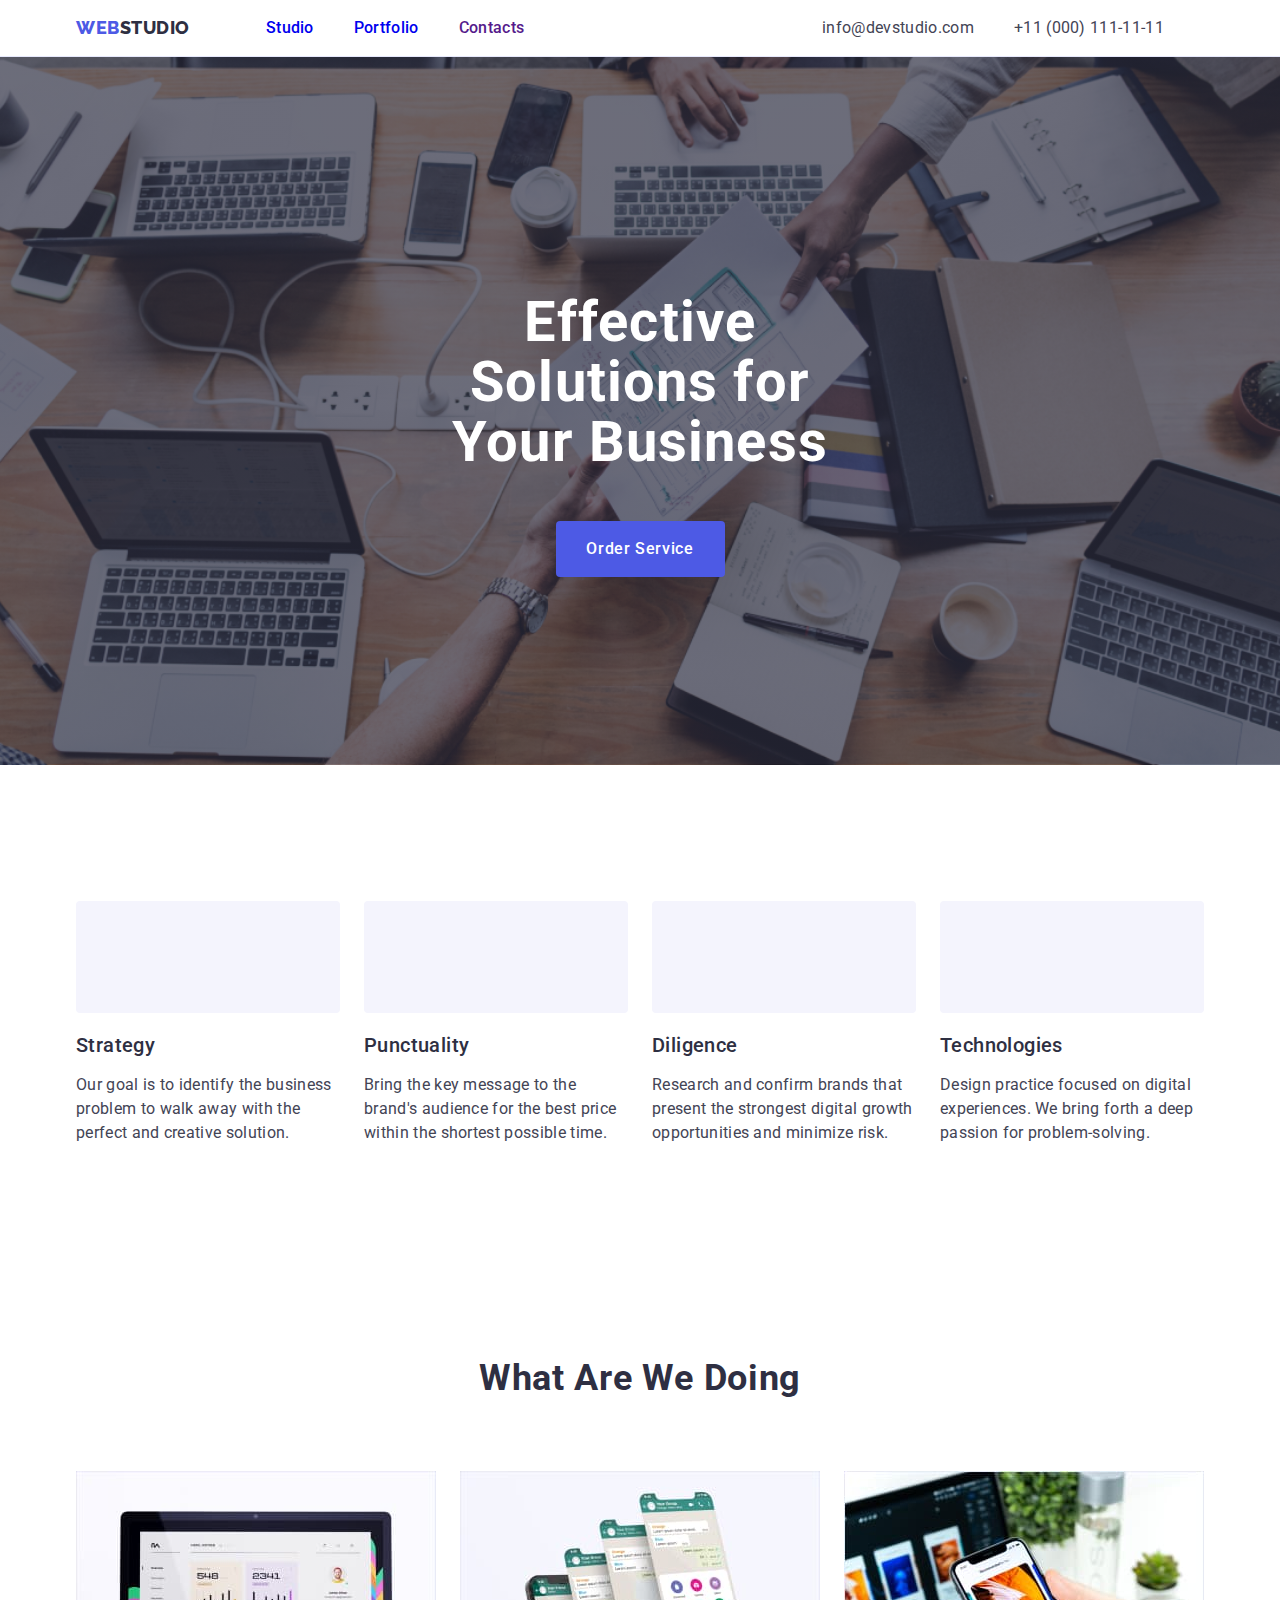
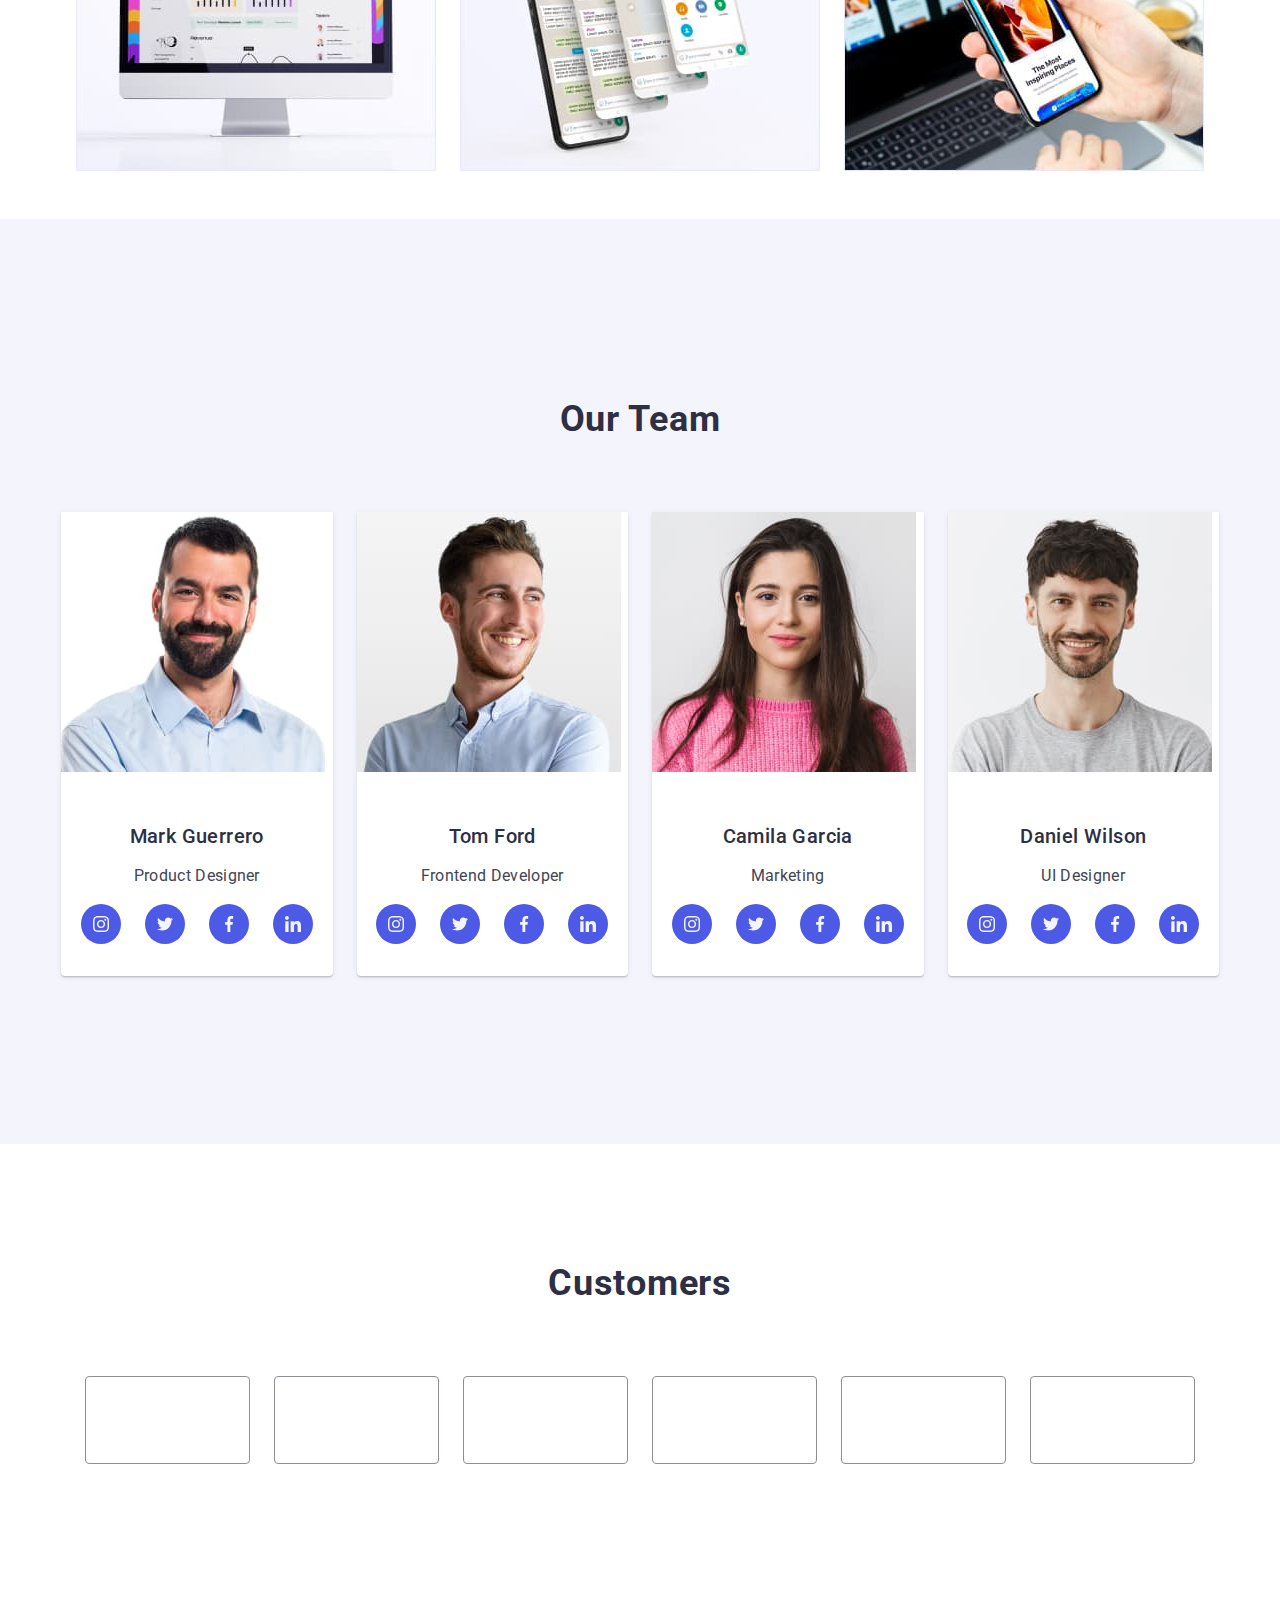
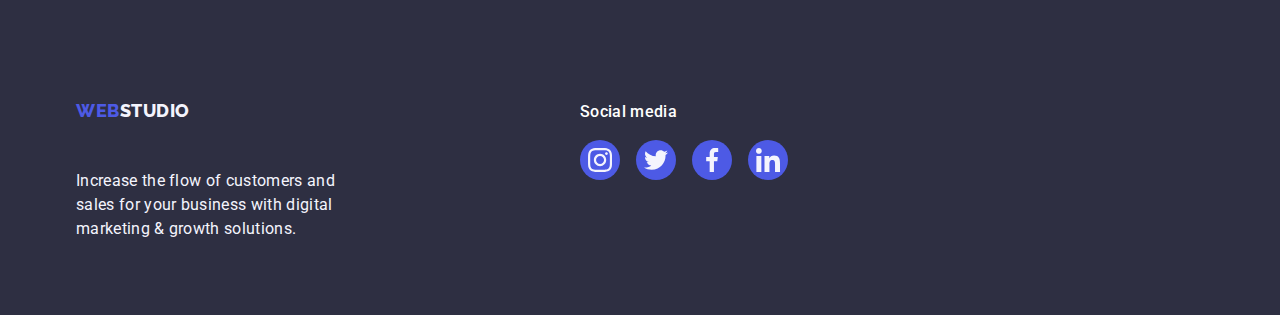
==== index.html @ 7b2ab578 "Add files via upload" ====
<!DOCTYPE html>
<html lang="en">

<head>
  <meta charset="UTF-8" />
  <meta http-equiv="X-UA-Compatible" content="IE=edge" />
  <meta name="viewport" content="width=device-width, initial-scale=1.0" />
  <title>Document</title>
  <link rel="stylesheet" href="./css/modern-normalize.min.css" />
  <link rel="stylesheet" href="./css/style.css" />
  <link rel="stylesheet" href="./portfolio.html" />
  <link rel="preconnect" href="https://fonts.googleapis.com" />
  <link rel="preconnect" href="https://fonts.gstatic.com" crossorigin />
  <link href="https://fonts.googleapis.com/css2?family=Raleway:wght@800&display=swap" rel="stylesheet" />
  <link rel="preconnect" href="https://fonts.googleapis.com" />
  <link rel="preconnect" href="https://fonts.gstatic.com" crossorigin />
  <link href="https://fonts.googleapis.com/css2?family=Roboto:wght@400;500;700;900&display=swap" rel="stylesheet" />
</head>

<body class="body">
  <!--HEADER-->

  <header class="header">
    <div class="header-container container">
      <nav class="navigation">
        <a class="logo link" href="./index.html">Web<span class="header-logo-two">Studio</span></a>

        <ul class="menu-nav list">
          <li>
            <a class="menu-nav-item link" href="./index.html">Studio</a>
          </li>
          <li>
            <a class="menu-nav-item link" href="./portfolio.html">Portfolio</a>
          </li>
          <li><a class="menu-nav-item link" href="">Contacts</a></li>
        </ul>
      </nav>
      <address class="address">
        <ul class="addresses-list list">
          <li>
            <a class="address-item link" href="mailto:info@devstudio.com">info@devstudio.com</a>
          </li>
          <li>
            <a class="address-item link" href="tel:+110001111111">+11 (000) 111-11-11</a>
          </li>
        </ul>
      </address>
    </div>
  </header>
  <main>
    <!--SECTION 1-->

    <section class="section-one">
      <div class="hero-container container">
        <h1 class="main-title">Effective Solutions for Your Business</h1>
        <button data-modal-open class="hero-button" type="button">Order Service</button>
      </div>
    </section>

    <!--SECTION 2-->

    <section class="section-two container">
      <div class="second-container container">
        <h2 hidden class="second-title">Values</h2>
        <ul class="values-list list">
          <li class="value-item">
            <div class="value-items-div">
              <svg class="value-item-svg" width="64" height="64">
                <use href="./images/icons.svg#icon-antenna-one"></use>
              </svg>
            </div>
            <h3 class="value-title">Strategy</h3>
            <p class="value-text">
              Our goal is to identify the business problem to walk away with
              the perfect and creative solution.
            </p>
          </li>
          <li class="value-item">
            <div class="value-items-div">
              <svg class="value-item-svg" width="64" height="64">
                <use href="./images/icons.svg#icon-clock-one"></use>
              </svg>
            </div>
            <h3 class="value-title">Punctuality</h3>
            <p class="value-text">
              Bring the key message to the brand's audience for the best price
              within the shortest possible time.
            </p>
          </li>
          <li class="value-item">
            <div class="value-items-div">
              <svg class="value-item-svg" width="64" height="64">
                <use href="./images/icons.svg#icon-diagram-one"></use>
              </svg>
            </div>
            <h3 class="value-title">Diligence</h3>
            <p class="value-text">
              Research and confirm brands that present the strongest digital
              growth opportunities and minimize risk.
            </p>
          </li>
          <li class="value-item">
            <div class="value-items-div">
              <svg class="value-item-svg" width="64" height="64">
                <use href="./images/icons.svg#icon-astronaut-one"></use>
              </svg>
            </div>
            <h3 class="value-title">Technologies</h3>
            <p class="value-text">
              Design practice focused on digital experiences. We bring forth a
              deep passion for problem-solving.
            </p>
          </li>
        </ul>
      </div>
    </section>

    <!--SECTION 3-->

    <section class="section-three">
      <div class="third-container container">
        <h2 class="third-title">What are we doing</h2>
        <ul class="works-list list">
          <li class="works-list-item">
            <img src="./images/mac.jpg" alt="mac" width="360" height="300" />
          </li>
          <li class="works-list-item">
            <img src="./images/phones.jpg" alt="phones" width="360" height="300" />
          </li>
          <li class="works-list-item">
            <img src="./images/phone.jpg" alt="phone2" width="360" height="300" />
          </li>
        </ul>
      </div>
    </section>

    <!--SECTION 4-->

    <section class="section-fourth">
      <div class="team-container-div container">
        <h2 class="team-title">Our Team</h2>
        <ul class="team-list list">
          <li class="team-item list">
            <img class="dudes" src="./images/dude1.jpg" alt="dude1" width="264" height="260" />
            <div class="team-div">
              <h3 class="h-item">Mark Guerrero</h3>
              <p class="p-item">Product Designer</p>
              <ul class="socials list">
                <li class="socials-item">
                  <a href="" class="social-link link" aria-label="Instagram icon">
                    <svg class="social-ikons" width="16" height="16">
                      <use href="./images/icons.svg#instagram"></use>
                    </svg>
                  </a>
                </li>

                <li class="socials-item">
                  <a href="" class="social-link link" aria-label="Twitter icon">
                    <svg class="social-ikons" width="16" height="16">
                      <use href="./images/icons.svg#twitter"></use>
                    </svg>
                  </a>
                </li>

                <li class="socials-item">
                  <a href="" class="social-link link" aria-label="Facebook icon">
                    <svg class="social-ikons" width="16" height="16">
                      <use href="./images/icons.svg#facebook"></use>
                    </svg>
                  </a>
                </li>

                <li class="socials-item">
                  <a href="" class="social-link link" aria-label="Linkedin icon">
                    <svg class="social-ikons" width="16" height="16">
                      <use href="./images/icons.svg#linkedin"></use>
                    </svg>
                  </a>
                </li>
              </ul>
            </div>
          </li>

          <li class="team-item list">
            <img class="dudes" src="./images/dude2.jpg" alt="dude2" width="264" height="260" />
            <div class="team-div">
              <h3 class="h-item">Tom Ford</h3>
              <p class="p-item">Frontend Developer</p>
              <ul class="socials list">
                <li class="socials-item">
                  <a href="" class="social-link link" aria-label="Instagram icon">
                    <svg class="social-ikons" width="16" height="16">
                      <use href="./images/icons.svg#instagram"></use>
                    </svg>
                  </a>
                </li>

                <li class="socials-item">
                  <a href="" class="social-link link" aria-label="Twitter icon">
                    <svg class="social-ikons" width="16" height="16">
                      <use href="./images/icons.svg#twitter"></use>
                    </svg>
                  </a>
                </li>

                <li class="socials-item">
                  <a href="" class="social-link link" aria-label="Facebook icon">
                    <svg class="social-ikons" width="16" height="16">
                      <use href="./images/icons.svg#facebook"></use>
                    </svg>
                  </a>
                </li>

                <li class="socials-item">
                  <a href="" class="social-link link" aria-label="Linkedin icon">
                    <svg class="social-ikons" width="16" height="16">
                      <use href="./images/icons.svg#linkedin"></use>
                    </svg>
                  </a>
                </li>
              </ul>
            </div>
          </li>
          <li class="team-item list">
            <img class="dudes" src="./images/dude3.jpg" alt="dude3" width="264" height="260" />
            <div class="team-div">
              <h3 class="h-item">Camila Garcia</h3>
              <p class="p-item">Marketing</p>
              <ul class="socials list">
                <li class="socials-item">
                  <a href="" class="social-link link" aria-label="Instagram icon">
                    <svg class="social-ikons" width="16" height="16">
                      <use href="./images/icons.svg#instagram"></use>
                    </svg>
                  </a>
                </li>

                <li class="socials-item">
                  <a href="" class="social-link link" aria-label="Twitter icon">
                    <svg class="social-ikons" width="16" height="16">
                      <use href="./images/icons.svg#twitter"></use>
                    </svg>
                  </a>
                </li>

                <li class="socials-item">
                  <a href="" class="social-link link" aria-label="Facebook icon">
                    <svg class="social-ikons" width="16" height="16">
                      <use href="./images/icons.svg#facebook"></use>
                    </svg>
                  </a>
                </li>

                <li class="socials-item">
                  <a href="" class="social-link link" aria-label="Linkedin icon">
                    <svg class="social-ikons" width="16" height="16">
                      <use href="./images/icons.svg#linkedin"></use>
                    </svg>
                  </a>
                </li>
              </ul>
            </div>
          </li>
          <li class="team-item list">
            <img class="dudes" src="./images/dude4.jpg" alt="dude4" width="264" height="260" />
            <div class="team-div">
              <h3 class="h-item">Daniel Wilson</h3>
              <p class="p-item">UI Designer</p>
              <ul class="socials list">
                <li class="socials-item">
                  <a href="" class="social-link link" aria-label="Instagram icon">
                    <svg class="social-ikons" width="16" height="16">
                      <use href="./images/icons.svg#instagram"></use>
                    </svg>
                  </a>
                </li>

                <li class="socials-item">
                  <a href="" class="social-link link" aria-label="Twitter icon">
                    <svg class="social-ikons" width="16" height="16">
                      <use href="./images/icons.svg#twitter"></use>
                    </svg>
                  </a>
                </li>

                <li class="socials-item">
                  <a href="" class="social-link link" aria-label="Facebook icon">
                    <svg class="social-ikons" width="16" height="16">
                      <use href="./images/icons.svg#facebook"></use>
                    </svg>
                  </a>
                </li>

                <li class="socials-item">
                  <a href="" class="social-link link" aria-label="Linkedin icon">
                    <svg class="social-ikons" width="16" height="16">
                      <use href="./images/icons.svg#linkedin"></use>
                    </svg>
                  </a>
                </li>
              </ul>
            </div>
          </li>
        </ul>
      </div>
    </section>

<!--SECTION 5-->

    <section class="section-five">
      <div class="cus-container container">
        <h2 class="customers-title">Customers</h2>
        <ul class="customers-list list">
          <li class="customers-item">
            <a href="" class="customers-link link" aria-label="Company icon">
              <svg class="customers-icon" width="104" height="56">
                <use href="./images/icons.svg#customers-one"></use>
              </svg>
            </a>
          </li>

          <li class="customers-item">
            <a href="" class="customers-link link" aria-label="Companyy icon">
              <svg class="customers-icon" width="104" height="56">
                <use href="./images/icons.svg#customers-two"></use>
              </svg>
            </a>
          </li>

          <li class="customers-item">
            <a href="" class="customers-link link" aria-label="Companyyy icon">
              <svg class="customers-icon" width="104" height="56">
                <use href="./images/icons.svg#customers-three"></use>
              </svg>
            </a>
          </li>

          <li class="customers-item">
            <a href="" class="customers-link link" aria-label="Companyyyy icon">
              <svg class="customers-icon" width="104" height="56">
                <use href="./images/icons.svg#customers-four"></use>
              </svg>
            </a>
          </li>

          <li class="customers-item">
            <a href="" class="customers-link link" aria-label="Companyyyyy icon">
              <svg class="customers-icon" width="104" height="56">
                <use href="./images/icons.svg#customers-five"></use>
              </svg>
            </a>
          </li>

          <li class="customers-item">
            <a href="" class="customers-link link" aria-label="Companyyyyyy icon">
              <svg class="customers-icon" width="104" height="56">
                <use href="./images/icons.svg#customers-six"></use>
              </svg>
            </a>
          </li>
        </ul>
      </div>
    </section>
  </main>

  <!--FOOTER-->

  
  <footer class="footer">
    <div class="footer-container container">
      <div class="footer-index-social">
        <a class="footer-logo link" href="./index.html">Web<span class="footer-logo-two">Studio</span></a>
        <p class="logo-footer-text">
          Increase the flow of customers and sales for your business with
          digital marketing & growth solutions.
        </p>
      </div>

      <div class="footer-container-social-two">
        <p class="social-title">Social media</p>
        <ul class="footer-social-media list">
          <li class="footer-social-media-item">
            <a class="footer-social-media-link link" href="https://www.instagram.com/">
              <svg class="social-ikons" width="24" height="24">
                <use href="./images/icons.svg#instagram"></use>
              </svg>
            </a>
          </li>

          <li class="footer-social-media-item">
            <a class="footer-social-media-link link" href="">
              <svg class="social-ikons" width="24" height="24">
                <use href="./images/icons.svg#twitter"></use>
              </svg>
            </a>
          </li>

          <li class="footer-social-media-item">
            <a class="footer-social-media-link link" href="">
              <svg class="social-ikons" width="24" height="24">
                <use href="./images/icons.svg#facebook"></use>
              </svg>
            </a>
          </li>

          <li class="footer-social-media-item">
            <a class="footer-social-media-link link" href="">
              <svg class="social-ikons" width="24" height="24">
                <use href="./images/icons.svg#linkedin"></use>
              </svg>
            </a>
          </li>
        </ul>
      </div>
    </div>
  </footer>

  <script src="./js/modal.js"></script>
</body>

</html>
---- css/style.css ----
:root {
    --color-iris: #4d5ae5;
    --color-ocean: #404bbf;
    --color-navy-blue: #2e2f42;
    --color-green: #31d0aa;
    --color-slate: #434455;
    --color-light-slate: #8e8f99;
    --color-cornflower: #e7e9fc;
    --color-cloud: #f4f4fd;
    --color-white: #ffffff;
    --color-dairy: #fcfcfc;
  }
  
  .body {
    font-family: "Roboto", sans-serif;
    color: #434455;
    background-color: #ffffff;
  }
  
  /*INDEX*/
  
  /*HEADER*/
  
  img {
    display: block;
  }
  
  .header {
    border-bottom: 1px solid #e7e9fc;
    box-shadow: 0px 2px 1px rgba(46, 47, 66, 0.08),
      0px 1px 1px rgba(46, 47, 66, 0.16), 0px 1px 6px rgba(46, 47, 66, 0.08);
  }
  
  .header-container {
    display: flex;
    justify-content: space-between;
  }
  
  .container {
    width: 1158px;
    margin: 0 auto;
    padding-left: 15px;
    padding-right: 15px;
  }
  
  .navigation {
    display: flex;
    align-items: center;
  }
  
  ul {
    padding-left: 0;
  }
  
  .logo {
    font-family: "Raleway";
    font-style: normal;
    font-weight: 800;
    font-size: 18px;
    line-height: 21px;
    display: flex;
    align-items: center;
    letter-spacing: 0.03em;
    text-transform: uppercase;
    color: #4d5ae5;
    margin-right: 76px;
  }
  
  .link {
    text-decoration: none;
    text-decoration: none;
  }
  
  .header-logo-two {
    font-family: "Raleway", sans-serif;
    font-style: normal;
    font-weight: 800;
    font-size: 18px;
    line-height: 21px;
    display: flex;
    letter-spacing: 0.03em;
    text-transform: uppercase;
    color: #2e2f42;
    line-height: 1.17;
  }
  
  .list {
    list-style: none;
  }
  
  .menu-nav {
    font-weight: 500;
    font-size: 16px;
    line-height: 1.5;
    letter-spacing: 0.02em;
    color: #2e2f42;
    display: flex;
    gap: 40px;
  }
  
  .menu-nav-item {
    padding: 24px 0;
  }
  
  .addresses-list {
    display: block;
    padding-right: 40px;
    max-width: 310;
    gap: 40px;
  }
  
  .menu-nav:hover {
    color: #404bbf;
  }
  
  .menu-nav:focus {
    color: #404bbf;
  }
  
  .address {
    font-style: normal;
  }
  
  .address-item {
    font-family: "Roboto";
    font-style: normal;
    font-weight: 400;
    font-size: 16px;
    line-height: 24px;
    letter-spacing: 0.02em;
    color: #434455;
  }
  
  .address-item:hover {
    color: #404bbf;
  }
  
  .address-item:focus {
    color: #404bbf;
  }
  
  /*SECTION 1*/
  
  .section-one {
    margin-left: auto;
    margin-right: auto;
    max-width: 1440px;
    padding: 188px 0;
    background: #2e2f42;
    background: linear-gradient(rgba(46, 47, 66, 0.7), rgba(46, 47, 66, 0.7)),
      url(../images/people-office.jpg);
    background-repeat: no-repeat;
    background-size: cover;
    background-position: center;
  }
  
  .main-title {
    line-height: 1.07;
    text-align: center;
    letter-spacing: 0.02em;
    color: #ffffff;
    font-size: 56px;
    max-width: 496px;
    display: block;
    margin: 0 auto;
    padding: 48px;
  }
  
  .hero-button {
    background-color: #4d5ae5;
    font-family: "Roboto", sans-serif;
    font-weight: 500;
    font-size: 16px;
    line-height: 1.5;
    letter-spacing: 0.04em;
    color: #ffffff;
    cursor: pointer;
    display: block;
    margin: 0 auto;
    min-width: 169px;
    height: 56px;
    border: none;
    border-radius: 4px;
  }
  
  .hero-button:hover {
    background-color: #404bbf;
  }
  
  .hero-button:focus {
    background-color: #404bbf;
  }
  
  /*SECTION 2*/
  
  .value-items-div {
    display: flex;
    align-items: center;
    justify-content: center;
    height: 112px;
    width: 264px;
    margin-bottom: 8px;
    background: #F4F4FD;
    border-radius: 4px;
  }
  
  .second-title {
    font-weight: 500;
    font-size: 20px;
    line-height: 1.2;
    letter-spacing: 0.02em;
    color: #2e2f42;
    margin-bottom: 8px;
  }
  
  .second-container {
    display: flex;
  }
  
  .section-two {
    padding: 120px 0;
  }
  
  .values-list {
    display: flex;
    gap: 24px;
  }
  
  .value-item {
    flex-basis: calc((100% - 72px) / 4);
  }
  
  .value-title {
    font-weight: 500;
    font-size: 20px;
    line-height: 1.2;
    letter-spacing: 0.02em;
    color: #2e2f42;
    margin-bottom: 8px;
  }
  
  .value-text {
    font-size: 16px;
    line-height: 1.5;
    letter-spacing: 0.02em;
    color: #434455;
  }
  
  /*SECTION 3*/
  
  .section-three {
    padding-bottom: 120px;
    padding: 32px 0;
  }
  
  .third-title {
    font-size: 36px;
    line-height: 1.11;
    text-align: center;
    letter-spacing: 0.02em;
    text-transform: capitalize;
    color: #2e2f42;
    margin-bottom: 72px;
  }
  
  .works-list {
    display: flex;
    gap: 24px;
  }
  
  .works-list-item {
    flex-basis: calc((100% - 48px) / 3);
  }
  
  /*SECTION 4*/
  
  .section-fourth {
    background-color: #f4f4fd;
    padding: 120px 0;
  }
  
  .team-title {
    font-size: 36px;
    line-height: 1.11;
    text-align: center;
    letter-spacing: 0.02em;
    text-transform: capitalize;
    color: #2e2f42;
    margin-bottom: 72px;
  }
  
  .team-list {
    display: flex;
    gap: 24px;
  }
  
  .team-div {
    padding: 32px 0;
  }
  
  
  .team-container-div {
    padding: 32px 0;
  }
  
  .team-item {
    background-color: #ffffff;
    flex-basis: calc((100% - 72px) / 4);
    background: #ffffff;
    border-radius: 0px 0px 4px 4px;
    box-shadow: 0px 1px 6px rgba(46, 47, 66, 0.08),
      0px 1px 1px rgba(46, 47, 66, 0.16), 0px 2px 1px rgba(46, 47, 66, 0.08);
    border-radius: 0px 0px 4px 4px;
  }
  
  .team-div {
    padding-top: 32px;
    padding-bottom: 32px;
  }
  
  .h-item {
    font-weight: 500;
    font-size: 20px;
    line-height: 1.2;
    letter-spacing: 0.02em;
    color: #2e2f42;
    text-align: center;
    margin-bottom: 8px;
  }
  
  .p-item {
    font-size: 16px;
    line-height: 1.5;
    letter-spacing: 0.02em;
    color: #434455;
    text-align: center;
  }
  
  .dudes {
    display: block;
  }
  
  /*FOOTER*/
  
  .footer-container {
    display: flex;
    align-items: baseline;
  }
  
  .footer {
    background-color: #2e2f42;
    padding: 100px 0;
    max-height: 315px;
  }
  
  
  .footer-index-social{
    flex-direction: column;
    display: flex;
    margin-right: 120px;
  
  }
  
  .footer-logo {
    font-family: "Raleway";
    font-style: normal;
    font-weight: 800;
    font-size: 18px;
    line-height: 21px;
    display: flex;
    align-items: center;
    letter-spacing: 0.03em;
    text-transform: uppercase;
    color: #4d5ae5;
    display: inline-block;
    margin-right: 76px;
    margin-bottom: 16px;
  }
  
  .footer-logo-two {
    font-family: "Raleway";
    font-style: normal;
    font-weight: 800;
    font-size: 18px;
    line-height: 21px;
    display: flex;
    align-items: center;
    letter-spacing: 0.03em;
    text-transform: uppercase;
    color: #f4f4fd;
    display: inline-block;
    margin-bottom: 16px;
  }
  
  .logo-footer-text {
    font-family: "Roboto";
    font-style: normal;
    font-weight: 400;
    font-size: 16px;
    line-height: 24px;
    letter-spacing: 0.02em;
    color: #f4f4fd;
    max-width: 264px;
  }
  
  /*SECTION 5 */
  
  .five-div {
    width: 1128px;
  }
  
  /*   PORTFOLIO   */
  
  .portfolio-header {
    border-bottom: 1px solid #e7e9fc;
  }
  
  .portfolio-header-container {
    justify-content: space-between;
    display: flex;
  }
  
  .portfolio-nav {
    display: flex;
    align-items: center;
  }
  
  .portfolio-menu-nav {
    font-weight: 500;
    font-size: 16px;
    line-height: 1.5;
    letter-spacing: 0.02em;
    color: #2e2f42;
    display: flex;
    gap: 40px;
  }
  
  .portfolio-menu-nav-item {
    padding: 24px 0;
  }
  
  .addresses-list {
    display: flex;
    gap: 40px;
  }
  
  .portfolio-menu-nav:hover {
    color: #404bbf;
  }
  
  .portfolio-menu-nav:focus {
    color: #404bbf;
  }
  
  .portfolio-buttons {
    font-family: "Roboto", sans-serif;
    font-weight: 500;
    font-size: 16px;
    line-height: 1.5;
    letter-spacing: 0.04em;
    color: #4d5ae5;
    background-color: #f4f4fd;
    cursor: pointer;
    border: 1px solid #e7e9fc;
    border-radius: 4px;
    padding: 12px 24px;
    border: 1px solid #e7e9fc;
    border-radius: 4px;
  }
  
  .portfolio-buttons:hover {
    color: #ffffff;
    background-color: #404bbf;
    border: 1px solid transparent;
    box-shadow: 0px 3px 1px rgba(0, 0, 0, 0.1), 0px 2px 1px rgba(0, 0, 0, 0.08),
      0px 2px 2px rgba(0, 0, 0, 0.12);
  }
  
  .portfolio-buttons:focus {
    color: #ffffff;
    background-color: #404bbf;
    border: 1px solid transparent;
    box-shadow: 0px 3px 1px rgba(0, 0, 0, 0.1), 0px 2px 1px rgba(0, 0, 0, 0.08),
      0px 2px 2px rgba(0, 0, 0, 0.12);
  }
  
  .div-portfolio {
    border: #2e2f42;
    border-top: none;
  }
  
  .portfolio-section {
    padding: 96px 0 120px;
  }
  
  .buttons-list {
    display: flex;
    justify-content: center;
    gap: 24px;
    margin-bottom: 72px;
  }
  
  .apps-item {
    display: flex;
    background: #ffffff;
    flex-wrap: wrap;
    column-gap: 24px;
    row-gap: 48px;
  }
  
  .apps-item-link {
    display: block;
  }
  
  
  .apps-item-link:hover {
    border: 1px solid #f4f4fd;
    box-shadow: 0px 1px 6px rgba(46, 47, 66, 0.08),
      0px 1px 1px rgba(46, 47, 66, 0.16), 0px 2px 1px rgba(46, 47, 66, 0.08);
  }
  
  .apps-item-link {
    border: 1px solid #f4f4fd;
    box-shadow: 0px 1px 6px rgba(46, 47, 66, 0.08),
      0px 1px 1px rgba(46, 47, 66, 0.16), 0px 2px 1px rgba(46, 47, 66, 0.08);
  }
  
  .apps-list-item {
    width: calc((100% - 48px) / 3);
  }
  
  .app-div {
    padding: 32px 16px;
    border: 1px solid #e7e9fc;
    border-top: none;
    margin-bottom: 8px;
  }
  
  .socials {
    display: flex;
    flex-direction: row;
    justify-content: center;
    align-items: center;
    padding: 0px;
    gap: 24px;
  }
  
  .socials-item {
    width: 40px;
    height: 40px;
  }
  
  .social-link {
    width: 100%;
    height: 100%;
    background-color: #4d5ae5;
    border-radius: 50%;
    display: flex;
    align-items: center;
    justify-content: center;
  }
  
  .social-link:hover {
    background-color: #404bbf;
  }
  
  
  .social-link:focus {
    background-color: #404bbf;
  }
  
  
  
  .media-title {
    font-family: "Roboto";
    font-style: normal;
    font-weight: 500;
    font-size: 16px;
    line-height: 24px;
    letter-spacing: 0.02em;
    color: #ffffff;
    display: inline-block;
  }
  
  .social-icons {
    fill: #f4f4fd;
  }
   
  /*CUSTOMERS*/
  
  .customers-title {
    margin-top: 0px;
    margin-bottom: 72px;
    font-family: "Roboto";
    font-style: normal;
    font-weight: 700;
    font-size: 36px;
    line-height: 40px;
    text-align: center;
    letter-spacing: 0.02em;
    text-transform: capitalize;
    color: #2e2f42;
    line-height: 1.1;
  }
  
  
  .customers-icon{
    fill: currentColor;
  }
  
  .section-five {
    padding-top: 120px;
    padding-bottom: 120px;
  }
  
  .cus-container {
    width: 1140px;
  }
  
  
  .customers-list {
    display: flex;
    flex-direction: row;
    align-items: flex-start;
    gap: 24px;
  }
  
  .customers-item {
    width: calc((100% - 120px) / 6);
    height: 88px;
  
  }
  
  .customers-link {
    display: flex;
    align-items: center;
    justify-content: center;
    border: 1px solid #8e8f99;
    border-radius: 4px;
    box-sizing: border-box;
    width: 100%;
    height: 100%;
    color: #8e8f99;;
  }
  
  .customers-link:hover{
    border-color: #404bbf;
    color: #404bbf;
  }
  
  .customers-link:focus{
    border-color: #404bbf;
    color: #404bbf;
  }
    
  .social-title {
    margin-top: 0px;
    margin-bottom: 16px;
    font-family: "Roboto";
    font-style: normal;
    font-weight: 500;
    font-size: 16px;
    line-height: 24px;
    letter-spacing: 0.02em;
    color: hsl(0, 0%, 100%);
  }
  
  .footer-index-social {
    display: flex;
    align-items: baseline;
  }
  
  .footer-social-media {
    display: flex;
    flex-direction: row;
    justify-content: center;
    align-items: center;
    padding: 0px;
    gap: 16px;
  }
  
  .footer-social-media-link {
    width: 100%;
    height: 100%;
    background-color: #4d5ae5;
    border-radius: 50%;
    display: flex;
    align-items: center;
    justify-content: center;
  }
  
  .footer-social-media-link:hover {
    background-color: #31d0aa;
  }
  
  .footer-social-media-link:focus {
    background-color: #31d0aa;
  }
  
  .social-ikons {
    fill: #f4f4fd;
  }
  
  .footer-container-social-two {
    margin-left: 120px;
    gap: 16px;
  }
  
  .footer-container {
    display: flex;
  }

  
  .footer-social-media-item {
    width: 40px;
    height: 40px;
  }
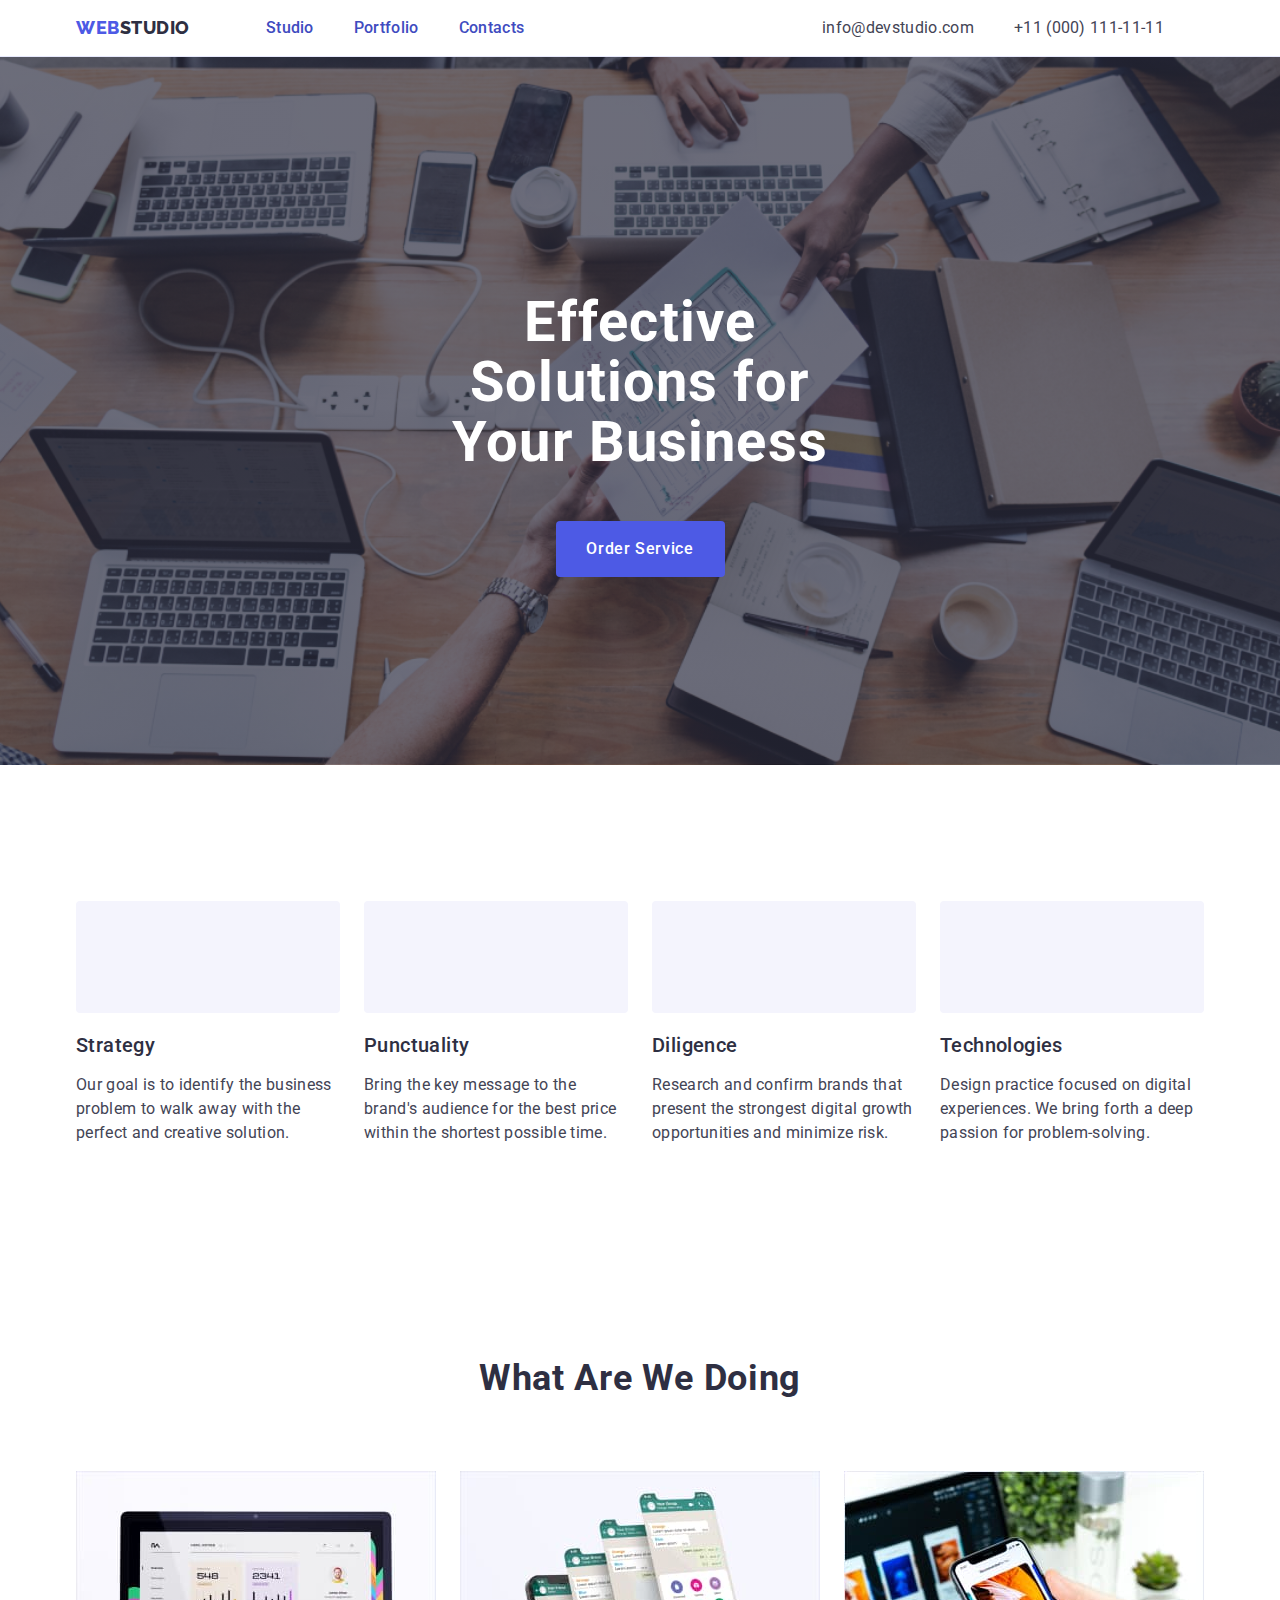
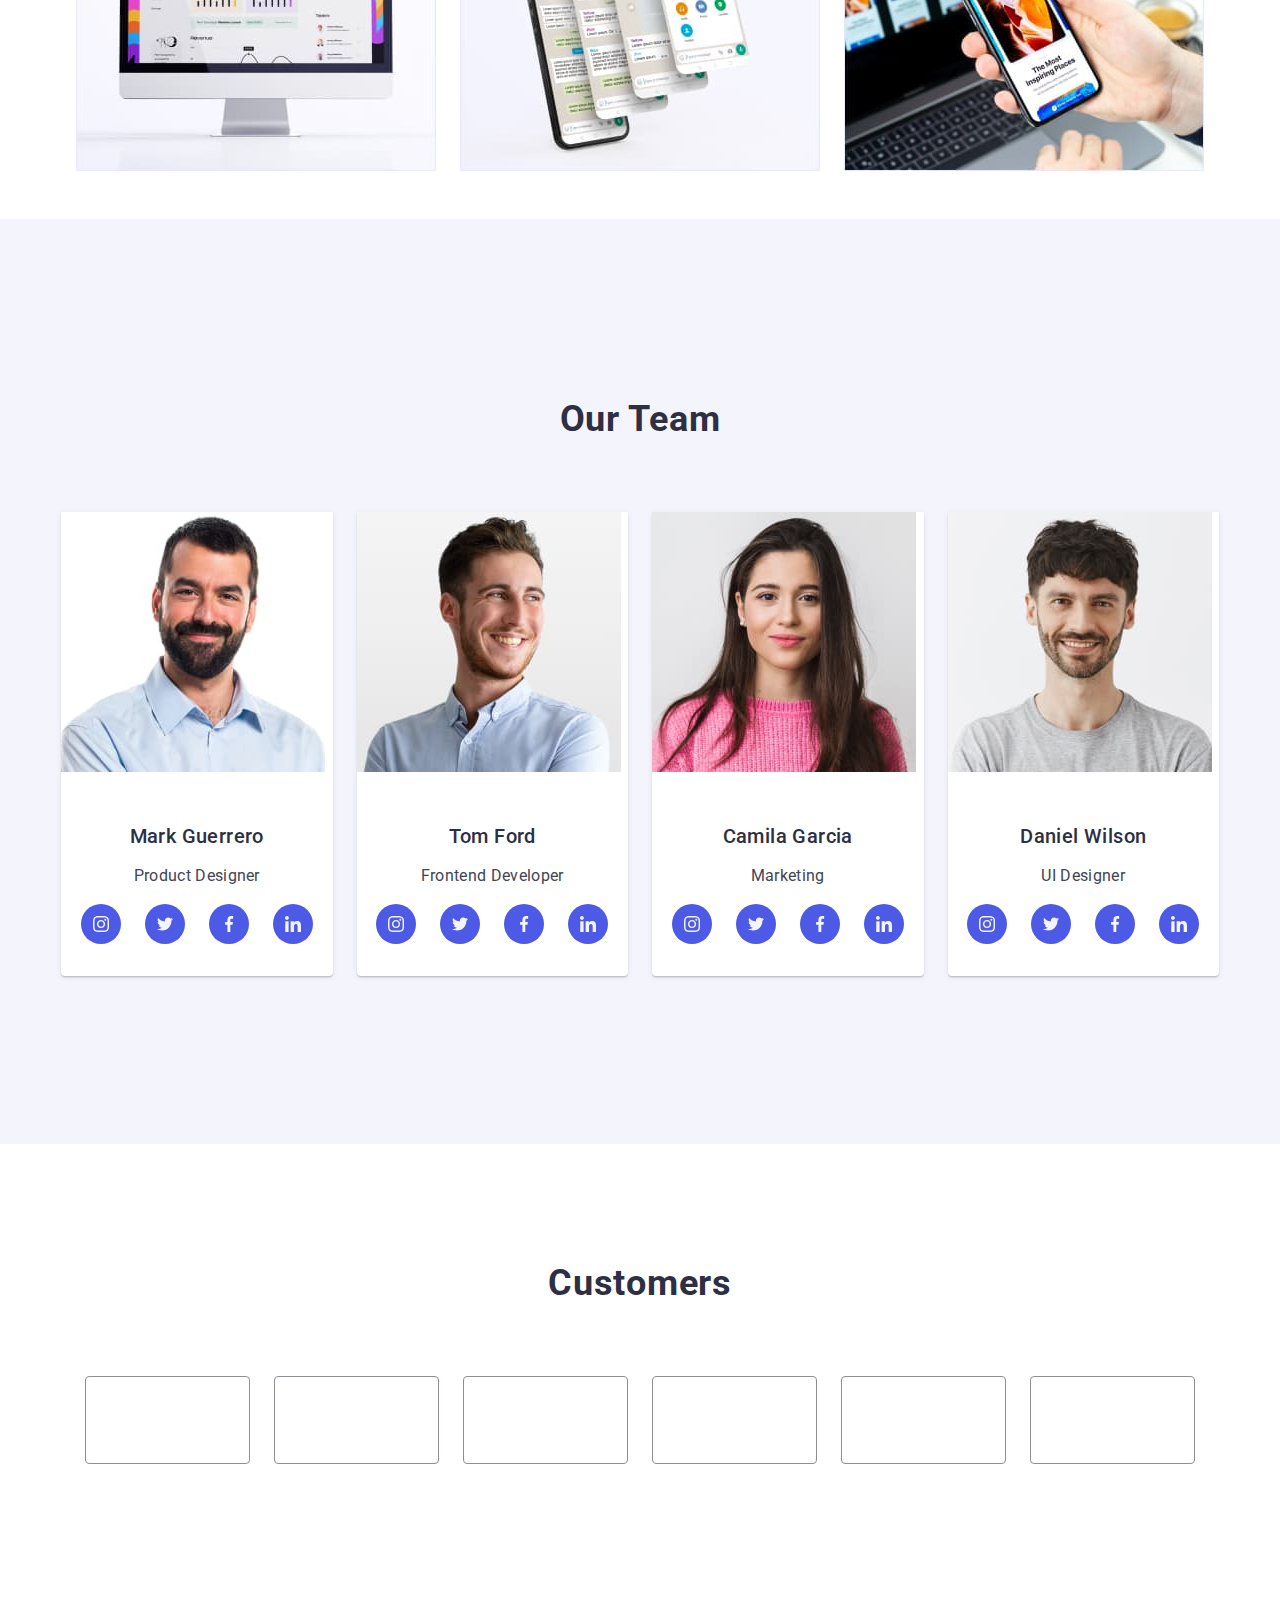
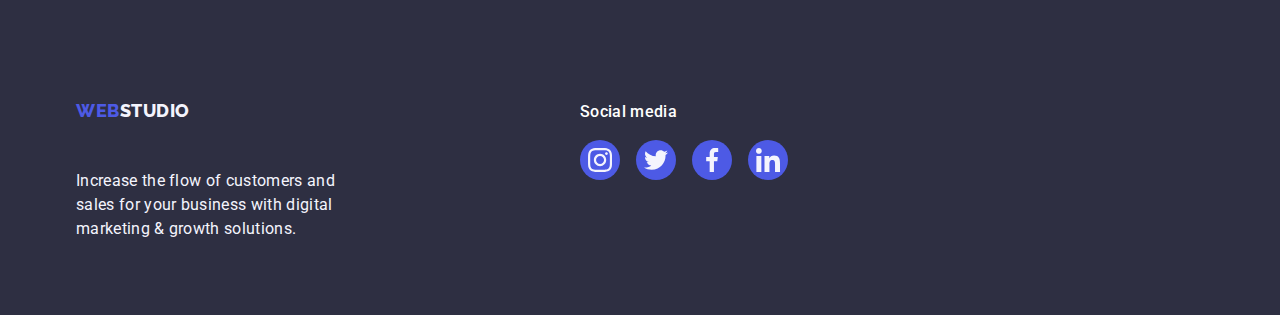
==== commit 5950a3bb: "Add files via upload" ====
--- a/index.html
+++ b/index.html
@@ -53,7 +53,7 @@
     <section class="section-one">
       <div class="hero-container container">
         <h1 class="main-title">Effective Solutions for Your Business</h1>
-        <button data-modal-open class="hero-button" type="button">Order Service</button>
+        <button data-model-open="" class="hero-button" type="button">Order Service</button>
       </div>
     </section>
 
--- a/css/style.css
+++ b/css/style.css
@@ -99,9 +99,35 @@
   }
   
   .menu-nav-item {
+    color:#404bbf;
+    transition: color 250ms cubic-bezier(0.4, 0, 0.2, 1);
+    position: relative;
     padding: 24px 0;
   }
   
+
+ .menu-nav-item::after{
+  border-radius: 2px;
+  content: '';
+  position: absolute;
+  bottom: -1px;
+  width: 100%;
+  height: 4px;
+  display: block;
+  background-color: #404BBF;
+  opacity: 0;
+  }
+  .menu-nav-item::after:hover{
+    content: '';
+    position: absolute;
+    bottom: -1px;
+    width: 100%;
+    height: 4px;
+    display: block;
+    background-color: #404BBF;
+    opacity: 1;
+    }
+
   .addresses-list {
     display: block;
     padding-right: 40px;
@@ -122,6 +148,7 @@
   }
   
   .address-item {
+    transition:  color 250ms cubic-bezier(0.4, 0, 0.2, 1);
     font-family: "Roboto";
     font-style: normal;
     font-weight: 400;
@@ -167,6 +194,7 @@
   }
   
   .hero-button {
+    transition: background-color 250ms cubic-bezier(0.4, 0, 0.2, 1);
     background-color: #4d5ae5;
     font-family: "Roboto", sans-serif;
     font-weight: 500;
@@ -436,9 +464,36 @@
   }
   
   .portfolio-menu-nav-item {
+    position: relative;
+    transition: color 250ms cubic-bezier(0.4, 0, 0.2, 1);
+    color:#404BBF;
     padding: 24px 0;
   }
   
+  .portfolio-menu-nav-item::after{
+    left: 0;
+    border-radius: 2px;
+    content: '';
+    position: absolute;
+    bottom: -1px;
+    width: 100%;
+    height: 4px;
+    display: block;
+    background-color: #404BBF;
+    opacity: 0;
+    }
+    .portfolio-menu-nav-item::after:hover{
+      left: 0;
+      content: '';
+      position: absolute;
+      bottom: -1px;
+      width: 100%;
+      height: 4px;
+      display: block;
+      background-color: #404BBF;
+      opacity: 1;
+      }
+
   .addresses-list {
     display: flex;
     gap: 40px;
@@ -551,6 +606,7 @@
   }
   
   .social-link {
+    transition: background-color 250ms cubic-bezier(0.4, 0, 0.2, 1);
     width: 100%;
     height: 100%;
     background-color: #4d5ae5;
@@ -632,6 +688,7 @@
   }
   
   .customers-link {
+    transition: border-color 250ms cubic-bezier(0.4, 0, 0.2, 1), color 250ms cubic-bezier(0.4, 0, 0.2, 1);
     display: flex;
     align-items: center;
     justify-content: center;
@@ -680,6 +737,7 @@
   }
   
   .footer-social-media-link {
+    transition: background-color 250ms cubic-bezier(0.4, 0, 0.2, 1);
     width: 100%;
     height: 100%;
     background-color: #4d5ae5;
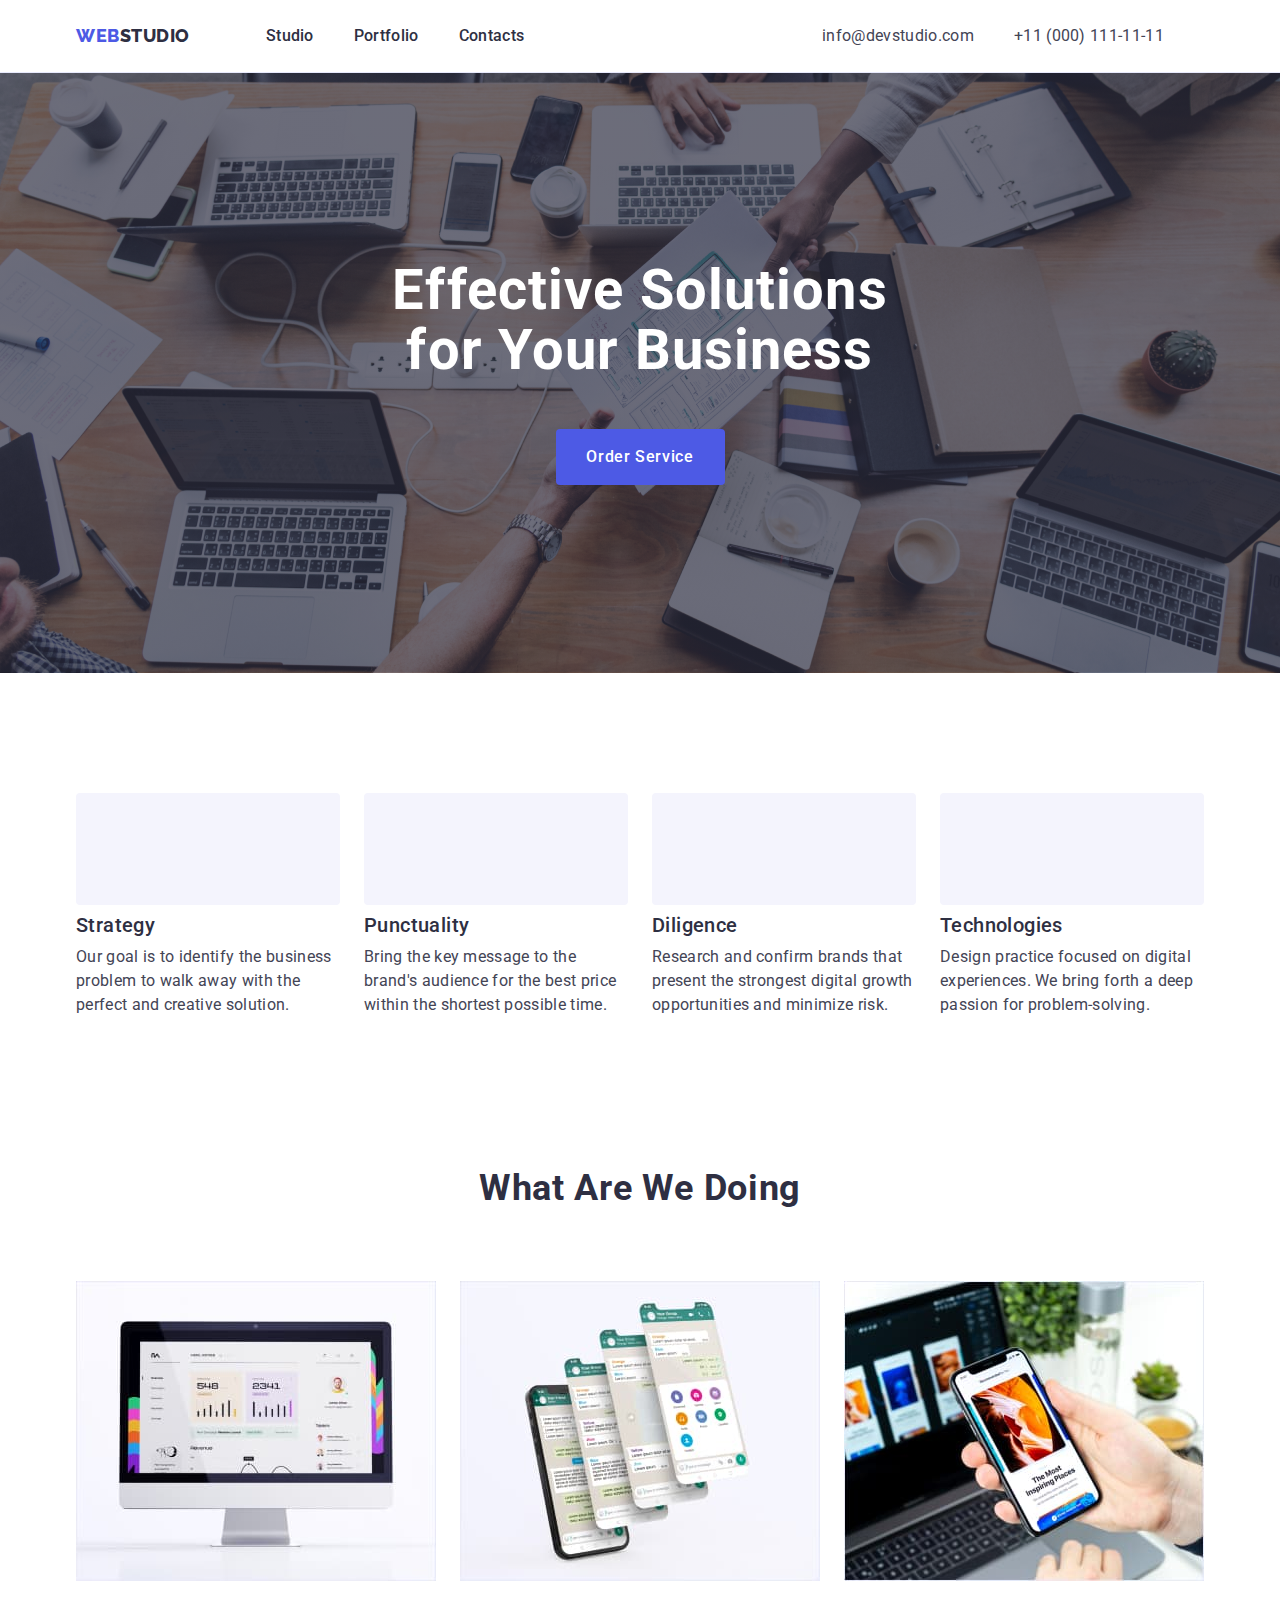
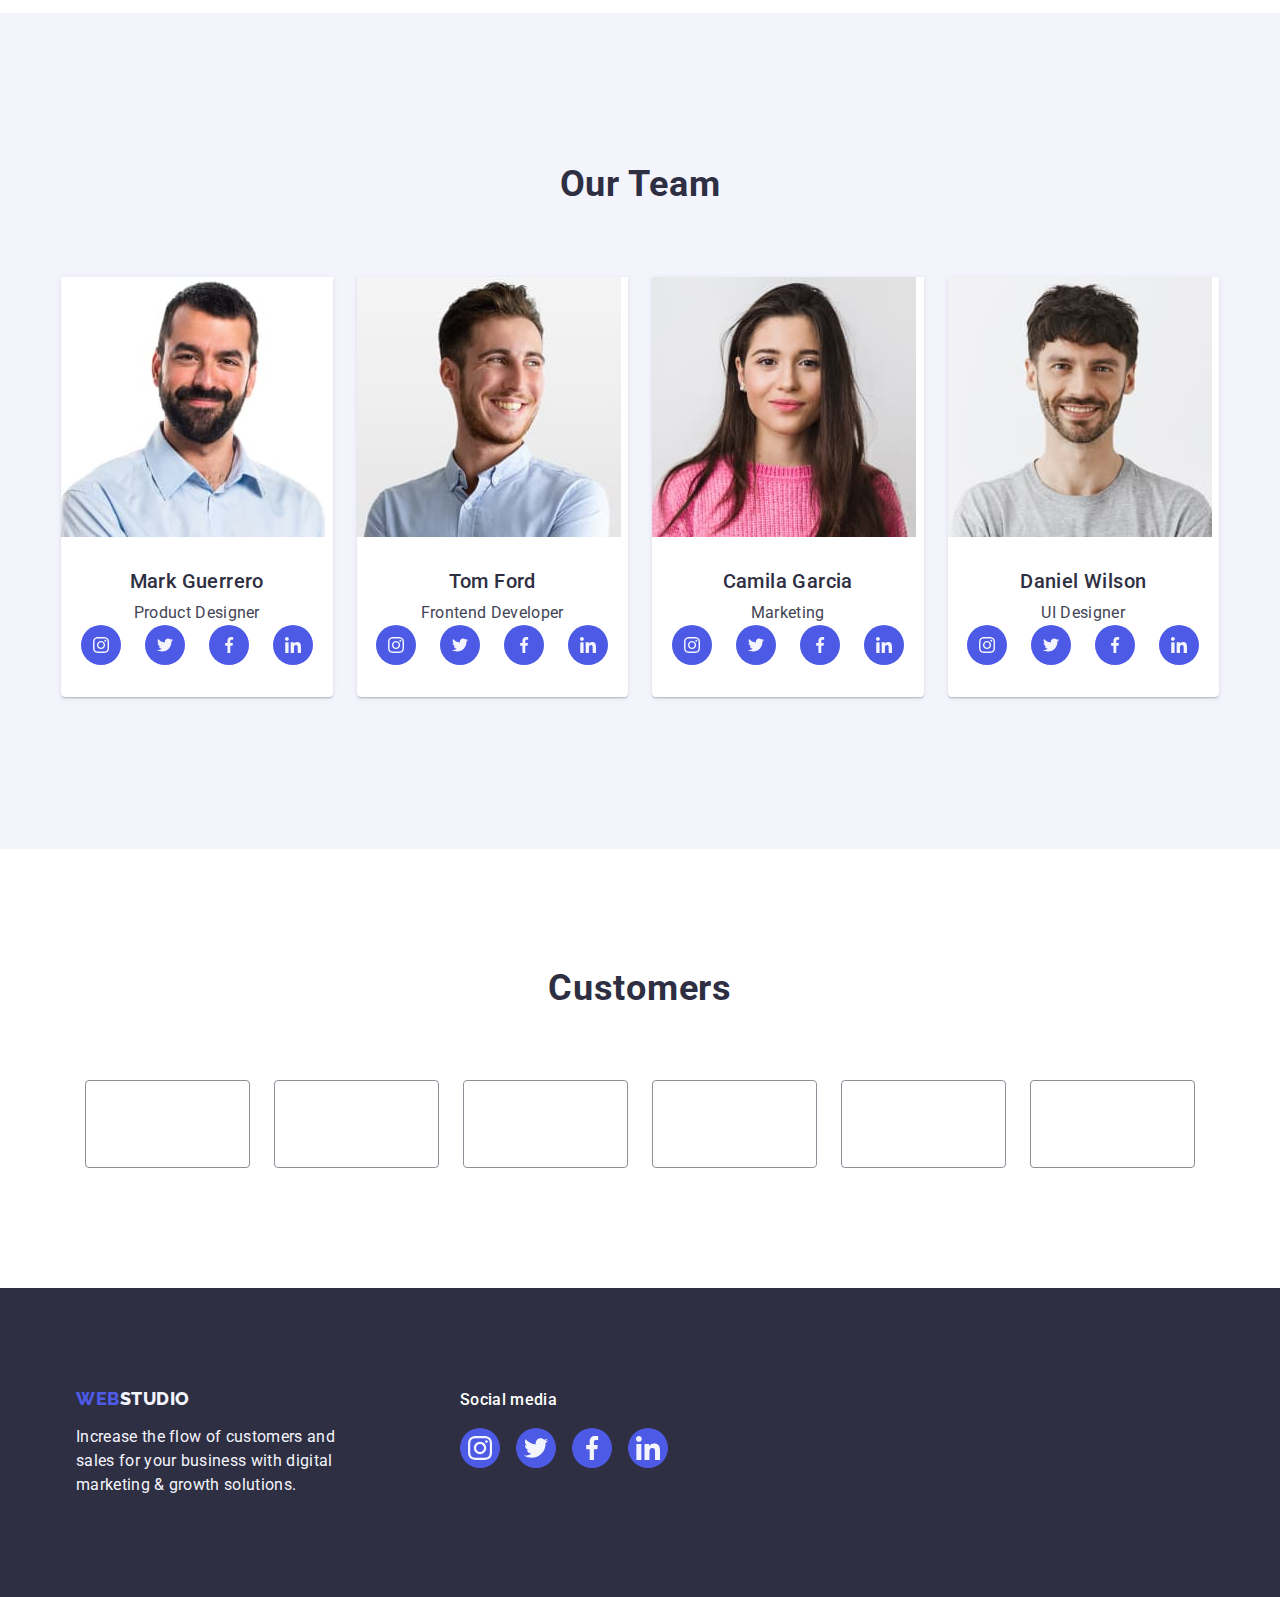
==== commit 4ebdf8ee: "Add files via upload" ====
--- a/index.html
+++ b/index.html
@@ -59,9 +59,9 @@
 
     <!--SECTION 2-->
 
-    <section class="section-two container">
+    <section class="section-two">
       <div class="second-container container">
-        <h2 hidden class="second-title">Values</h2>
+        <h2 class="visually-hidden">Values</h2>
         <ul class="values-list list">
           <li class="value-item">
             <div class="value-items-div">
--- a/css/style.css
+++ b/css/style.css
@@ -1,112 +1,135 @@
 :root {
-    --color-iris: #4d5ae5;
-    --color-ocean: #404bbf;
-    --color-navy-blue: #2e2f42;
-    --color-green: #31d0aa;
-    --color-slate: #434455;
-    --color-light-slate: #8e8f99;
-    --color-cornflower: #e7e9fc;
-    --color-cloud: #f4f4fd;
-    --color-white: #ffffff;
-    --color-dairy: #fcfcfc;
-  }
-  
-  .body {
-    font-family: "Roboto", sans-serif;
-    color: #434455;
-    background-color: #ffffff;
-  }
-  
-  /*INDEX*/
-  
-  /*HEADER*/
-  
-  img {
-    display: block;
-  }
-  
-  .header {
-    border-bottom: 1px solid #e7e9fc;
-    box-shadow: 0px 2px 1px rgba(46, 47, 66, 0.08),
-      0px 1px 1px rgba(46, 47, 66, 0.16), 0px 1px 6px rgba(46, 47, 66, 0.08);
-  }
-  
-  .header-container {
-    display: flex;
-    justify-content: space-between;
-  }
-  
-  .container {
-    width: 1158px;
-    margin: 0 auto;
-    padding-left: 15px;
-    padding-right: 15px;
-  }
-  
-  .navigation {
-    display: flex;
-    align-items: center;
-  }
-  
-  ul {
-    padding-left: 0;
-  }
-  
-  .logo {
-    font-family: "Raleway";
-    font-style: normal;
-    font-weight: 800;
-    font-size: 18px;
-    line-height: 21px;
-    display: flex;
-    align-items: center;
-    letter-spacing: 0.03em;
-    text-transform: uppercase;
-    color: #4d5ae5;
-    margin-right: 76px;
-  }
-  
-  .link {
-    text-decoration: none;
-    text-decoration: none;
-  }
-  
-  .header-logo-two {
-    font-family: "Raleway", sans-serif;
-    font-style: normal;
-    font-weight: 800;
-    font-size: 18px;
-    line-height: 21px;
-    display: flex;
-    letter-spacing: 0.03em;
-    text-transform: uppercase;
-    color: #2e2f42;
-    line-height: 1.17;
-  }
-  
-  .list {
-    list-style: none;
-  }
-  
-  .menu-nav {
-    font-weight: 500;
-    font-size: 16px;
-    line-height: 1.5;
-    letter-spacing: 0.02em;
-    color: #2e2f42;
-    display: flex;
-    gap: 40px;
-  }
-  
-  .menu-nav-item {
-    color:#404bbf;
-    transition: color 250ms cubic-bezier(0.4, 0, 0.2, 1);
-    position: relative;
-    padding: 24px 0;
-  }
-  
-
- .menu-nav-item::after{
+  --color-iris: #4d5ae5;
+  --color-ocean: #404bbf;
+  --color-navy-blue: #2e2f42;
+  --color-green: #31d0aa;
+  --color-slate: #434455;
+  --color-light-slate: #8e8f99;
+  --color-cornflower: #e7e9fc;
+  --color-cloud: #f4f4fd;
+  --color-white: #ffffff;
+  --color-dairy: #fcfcfc;
+}
+
+
+
+h1,
+h2,
+h3,
+h4,
+h5,
+ul,
+p,
+a {
+  margin: 0;
+}
+
+
+.body {
+  font-family: "Roboto", sans-serif;
+  color: #434455;
+  background-color: #ffffff;
+}
+
+/*INDEX*/
+
+/*HEADER*/
+
+img {
+  display: block;
+}
+
+.header {
+  border-bottom: 1px solid #e7e9fc;
+  box-shadow: 0px 2px 1px rgba(46, 47, 66, 0.08),
+    0px 1px 1px rgba(46, 47, 66, 0.16), 0px 1px 6px rgba(46, 47, 66, 0.08);
+}
+
+.header-container {
+  display: flex;
+  justify-content: space-between;
+}
+
+.container {
+  width: 1158px;
+  margin: 0 auto;
+  padding-left: 15px;
+  padding-right: 15px;
+}
+
+.navigation {
+  display: flex;
+  align-items: center;
+}
+
+ul {
+  padding-left: 0;
+}
+
+.logo {
+  font-family: "Raleway";
+  font-style: normal;
+  font-weight: 800;
+  font-size: 18px;
+  line-height: 21px;
+  display: flex;
+  align-items: center;
+  letter-spacing: 0.03em;
+  text-transform: uppercase;
+  color: #4d5ae5;
+  margin-right: 76px;
+}
+
+.link {
+  text-decoration: none;
+  text-decoration: none;
+}
+
+.header-logo-two {
+  font-family: "Raleway", sans-serif;
+  font-style: normal;
+  font-weight: 800;
+  font-size: 18px;
+  line-height: 21px;
+  display: flex;
+  letter-spacing: 0.03em;
+  text-transform: uppercase;
+  color: #2e2f42;
+  line-height: 1.17;
+}
+
+.list {
+  list-style: none;
+}
+
+.menu-nav {
+  font-weight: 500;
+  font-size: 16px;
+  line-height: 1.5;
+  letter-spacing: 0.02em;
+  color: #2e2f42;
+  display: flex;
+  gap: 40px;
+}
+
+.menu-nav-item {
+  display: block;
+  color: #2e2f42;
+  transition: color 250ms cubic-bezier(0.4, 0, 0.2, 1);
+  position: relative;
+  padding: 24px 0;
+}
+
+.menu-nav-item:hover {
+  color: #404bbf;
+}
+
+.menu-nav-item:focus {
+  color: #404bbf;
+}
+
+
+.menu-nav-item::after {
   border-radius: 2px;
   content: '';
   position: absolute;
@@ -116,660 +139,733 @@
   display: block;
   background-color: #404BBF;
   opacity: 0;
-  }
-  .menu-nav-item::after:hover{
-    content: '';
-    position: absolute;
-    bottom: -1px;
-    width: 100%;
-    height: 4px;
-    display: block;
-    background-color: #404BBF;
-    opacity: 1;
-    }
-
-  .addresses-list {
-    display: block;
-    padding-right: 40px;
-    max-width: 310;
-    gap: 40px;
-  }
-  
-  .menu-nav:hover {
-    color: #404bbf;
-  }
-  
-  .menu-nav:focus {
-    color: #404bbf;
-  }
-  
-  .address {
-    font-style: normal;
-  }
-  
-  .address-item {
-    transition:  color 250ms cubic-bezier(0.4, 0, 0.2, 1);
-    font-family: "Roboto";
-    font-style: normal;
-    font-weight: 400;
-    font-size: 16px;
-    line-height: 24px;
-    letter-spacing: 0.02em;
-    color: #434455;
-  }
-  
-  .address-item:hover {
-    color: #404bbf;
-  }
-  
-  .address-item:focus {
-    color: #404bbf;
-  }
-  
-  /*SECTION 1*/
-  
-  .section-one {
-    margin-left: auto;
-    margin-right: auto;
-    max-width: 1440px;
-    padding: 188px 0;
-    background: #2e2f42;
-    background: linear-gradient(rgba(46, 47, 66, 0.7), rgba(46, 47, 66, 0.7)),
-      url(../images/people-office.jpg);
-    background-repeat: no-repeat;
-    background-size: cover;
-    background-position: center;
-  }
-  
-  .main-title {
-    line-height: 1.07;
-    text-align: center;
-    letter-spacing: 0.02em;
-    color: #ffffff;
-    font-size: 56px;
-    max-width: 496px;
-    display: block;
-    margin: 0 auto;
-    padding: 48px;
-  }
-  
-  .hero-button {
-    transition: background-color 250ms cubic-bezier(0.4, 0, 0.2, 1);
-    background-color: #4d5ae5;
-    font-family: "Roboto", sans-serif;
-    font-weight: 500;
-    font-size: 16px;
-    line-height: 1.5;
-    letter-spacing: 0.04em;
-    color: #ffffff;
-    cursor: pointer;
-    display: block;
-    margin: 0 auto;
-    min-width: 169px;
-    height: 56px;
-    border: none;
-    border-radius: 4px;
-  }
-  
-  .hero-button:hover {
-    background-color: #404bbf;
-  }
-  
-  .hero-button:focus {
-    background-color: #404bbf;
-  }
-  
-  /*SECTION 2*/
-  
-  .value-items-div {
-    display: flex;
-    align-items: center;
-    justify-content: center;
-    height: 112px;
-    width: 264px;
-    margin-bottom: 8px;
-    background: #F4F4FD;
-    border-radius: 4px;
-  }
-  
-  .second-title {
-    font-weight: 500;
-    font-size: 20px;
-    line-height: 1.2;
-    letter-spacing: 0.02em;
-    color: #2e2f42;
-    margin-bottom: 8px;
-  }
-  
-  .second-container {
-    display: flex;
-  }
-  
-  .section-two {
-    padding: 120px 0;
-  }
-  
-  .values-list {
-    display: flex;
-    gap: 24px;
-  }
-  
-  .value-item {
-    flex-basis: calc((100% - 72px) / 4);
-  }
-  
-  .value-title {
-    font-weight: 500;
-    font-size: 20px;
-    line-height: 1.2;
-    letter-spacing: 0.02em;
-    color: #2e2f42;
-    margin-bottom: 8px;
-  }
-  
-  .value-text {
-    font-size: 16px;
-    line-height: 1.5;
-    letter-spacing: 0.02em;
-    color: #434455;
-  }
-  
-  /*SECTION 3*/
-  
-  .section-three {
-    padding-bottom: 120px;
-    padding: 32px 0;
-  }
-  
-  .third-title {
-    font-size: 36px;
-    line-height: 1.11;
-    text-align: center;
-    letter-spacing: 0.02em;
-    text-transform: capitalize;
-    color: #2e2f42;
-    margin-bottom: 72px;
-  }
-  
-  .works-list {
-    display: flex;
-    gap: 24px;
-  }
-  
-  .works-list-item {
-    flex-basis: calc((100% - 48px) / 3);
-  }
-  
-  /*SECTION 4*/
-  
-  .section-fourth {
-    background-color: #f4f4fd;
-    padding: 120px 0;
-  }
-  
-  .team-title {
-    font-size: 36px;
-    line-height: 1.11;
-    text-align: center;
-    letter-spacing: 0.02em;
-    text-transform: capitalize;
-    color: #2e2f42;
-    margin-bottom: 72px;
-  }
-  
-  .team-list {
-    display: flex;
-    gap: 24px;
-  }
-  
-  .team-div {
-    padding: 32px 0;
-  }
-  
-  
-  .team-container-div {
-    padding: 32px 0;
-  }
-  
-  .team-item {
-    background-color: #ffffff;
-    flex-basis: calc((100% - 72px) / 4);
-    background: #ffffff;
-    border-radius: 0px 0px 4px 4px;
-    box-shadow: 0px 1px 6px rgba(46, 47, 66, 0.08),
-      0px 1px 1px rgba(46, 47, 66, 0.16), 0px 2px 1px rgba(46, 47, 66, 0.08);
-    border-radius: 0px 0px 4px 4px;
-  }
-  
-  .team-div {
-    padding-top: 32px;
-    padding-bottom: 32px;
-  }
-  
-  .h-item {
-    font-weight: 500;
-    font-size: 20px;
-    line-height: 1.2;
-    letter-spacing: 0.02em;
-    color: #2e2f42;
-    text-align: center;
-    margin-bottom: 8px;
-  }
-  
-  .p-item {
-    font-size: 16px;
-    line-height: 1.5;
-    letter-spacing: 0.02em;
-    color: #434455;
-    text-align: center;
-  }
-  
-  .dudes {
-    display: block;
-  }
-  
-  /*FOOTER*/
-  
-  .footer-container {
-    display: flex;
-    align-items: baseline;
-  }
-  
-  .footer {
-    background-color: #2e2f42;
-    padding: 100px 0;
-    max-height: 315px;
-  }
-  
-  
-  .footer-index-social{
-    flex-direction: column;
-    display: flex;
-    margin-right: 120px;
-  
-  }
-  
-  .footer-logo {
-    font-family: "Raleway";
-    font-style: normal;
-    font-weight: 800;
-    font-size: 18px;
-    line-height: 21px;
-    display: flex;
-    align-items: center;
-    letter-spacing: 0.03em;
-    text-transform: uppercase;
-    color: #4d5ae5;
-    display: inline-block;
-    margin-right: 76px;
-    margin-bottom: 16px;
-  }
-  
-  .footer-logo-two {
-    font-family: "Raleway";
-    font-style: normal;
-    font-weight: 800;
-    font-size: 18px;
-    line-height: 21px;
-    display: flex;
-    align-items: center;
-    letter-spacing: 0.03em;
-    text-transform: uppercase;
-    color: #f4f4fd;
-    display: inline-block;
-    margin-bottom: 16px;
-  }
-  
-  .logo-footer-text {
-    font-family: "Roboto";
-    font-style: normal;
-    font-weight: 400;
-    font-size: 16px;
-    line-height: 24px;
-    letter-spacing: 0.02em;
-    color: #f4f4fd;
-    max-width: 264px;
-  }
-  
-  /*SECTION 5 */
-  
-  .five-div {
-    width: 1128px;
-  }
-  
-  /*   PORTFOLIO   */
-  
-  .portfolio-header {
-    border-bottom: 1px solid #e7e9fc;
-  }
-  
-  .portfolio-header-container {
-    justify-content: space-between;
-    display: flex;
-  }
-  
-  .portfolio-nav {
-    display: flex;
-    align-items: center;
-  }
-  
-  .portfolio-menu-nav {
-    font-weight: 500;
-    font-size: 16px;
-    line-height: 1.5;
-    letter-spacing: 0.02em;
-    color: #2e2f42;
-    display: flex;
-    gap: 40px;
-  }
-  
-  .portfolio-menu-nav-item {
-    position: relative;
-    transition: color 250ms cubic-bezier(0.4, 0, 0.2, 1);
-    color:#404BBF;
-    padding: 24px 0;
-  }
-  
-  .portfolio-menu-nav-item::after{
-    left: 0;
-    border-radius: 2px;
-    content: '';
-    position: absolute;
-    bottom: -1px;
-    width: 100%;
-    height: 4px;
-    display: block;
-    background-color: #404BBF;
-    opacity: 0;
-    }
-    .portfolio-menu-nav-item::after:hover{
-      left: 0;
-      content: '';
-      position: absolute;
-      bottom: -1px;
-      width: 100%;
-      height: 4px;
-      display: block;
-      background-color: #404BBF;
-      opacity: 1;
-      }
-
-  .addresses-list {
-    display: flex;
-    gap: 40px;
-  }
-  
-  .portfolio-menu-nav:hover {
-    color: #404bbf;
-  }
-  
-  .portfolio-menu-nav:focus {
-    color: #404bbf;
-  }
-  
-  .portfolio-buttons {
-    font-family: "Roboto", sans-serif;
-    font-weight: 500;
-    font-size: 16px;
-    line-height: 1.5;
-    letter-spacing: 0.04em;
-    color: #4d5ae5;
-    background-color: #f4f4fd;
-    cursor: pointer;
-    border: 1px solid #e7e9fc;
-    border-radius: 4px;
-    padding: 12px 24px;
-    border: 1px solid #e7e9fc;
-    border-radius: 4px;
-  }
-  
-  .portfolio-buttons:hover {
-    color: #ffffff;
-    background-color: #404bbf;
-    border: 1px solid transparent;
-    box-shadow: 0px 3px 1px rgba(0, 0, 0, 0.1), 0px 2px 1px rgba(0, 0, 0, 0.08),
-      0px 2px 2px rgba(0, 0, 0, 0.12);
-  }
-  
-  .portfolio-buttons:focus {
-    color: #ffffff;
-    background-color: #404bbf;
-    border: 1px solid transparent;
-    box-shadow: 0px 3px 1px rgba(0, 0, 0, 0.1), 0px 2px 1px rgba(0, 0, 0, 0.08),
-      0px 2px 2px rgba(0, 0, 0, 0.12);
-  }
-  
-  .div-portfolio {
-    border: #2e2f42;
-    border-top: none;
-  }
-  
-  .portfolio-section {
-    padding: 96px 0 120px;
-  }
-  
-  .buttons-list {
-    display: flex;
-    justify-content: center;
-    gap: 24px;
-    margin-bottom: 72px;
-  }
-  
-  .apps-item {
-    display: flex;
-    background: #ffffff;
-    flex-wrap: wrap;
-    column-gap: 24px;
-    row-gap: 48px;
-  }
-  
-  .apps-item-link {
-    display: block;
-  }
-  
-  
-  .apps-item-link:hover {
-    border: 1px solid #f4f4fd;
-    box-shadow: 0px 1px 6px rgba(46, 47, 66, 0.08),
-      0px 1px 1px rgba(46, 47, 66, 0.16), 0px 2px 1px rgba(46, 47, 66, 0.08);
-  }
-  
-  .apps-item-link {
-    border: 1px solid #f4f4fd;
-    box-shadow: 0px 1px 6px rgba(46, 47, 66, 0.08),
-      0px 1px 1px rgba(46, 47, 66, 0.16), 0px 2px 1px rgba(46, 47, 66, 0.08);
-  }
-  
-  .apps-list-item {
-    width: calc((100% - 48px) / 3);
-  }
-  
-  .app-div {
-    padding: 32px 16px;
-    border: 1px solid #e7e9fc;
-    border-top: none;
-    margin-bottom: 8px;
-  }
-  
-  .socials {
-    display: flex;
-    flex-direction: row;
-    justify-content: center;
-    align-items: center;
-    padding: 0px;
-    gap: 24px;
-  }
-  
-  .socials-item {
-    width: 40px;
-    height: 40px;
-  }
-  
-  .social-link {
-    transition: background-color 250ms cubic-bezier(0.4, 0, 0.2, 1);
-    width: 100%;
-    height: 100%;
-    background-color: #4d5ae5;
-    border-radius: 50%;
-    display: flex;
-    align-items: center;
-    justify-content: center;
-  }
-  
-  .social-link:hover {
-    background-color: #404bbf;
-  }
-  
-  
-  .social-link:focus {
-    background-color: #404bbf;
-  }
-  
-  
-  
-  .media-title {
-    font-family: "Roboto";
-    font-style: normal;
-    font-weight: 500;
-    font-size: 16px;
-    line-height: 24px;
-    letter-spacing: 0.02em;
-    color: #ffffff;
-    display: inline-block;
-  }
-  
-  .social-icons {
-    fill: #f4f4fd;
-  }
-   
-  /*CUSTOMERS*/
-  
-  .customers-title {
-    margin-top: 0px;
-    margin-bottom: 72px;
-    font-family: "Roboto";
-    font-style: normal;
-    font-weight: 700;
-    font-size: 36px;
-    line-height: 40px;
-    text-align: center;
-    letter-spacing: 0.02em;
-    text-transform: capitalize;
-    color: #2e2f42;
-    line-height: 1.1;
-  }
-  
-  
-  .customers-icon{
-    fill: currentColor;
-  }
-  
-  .section-five {
-    padding-top: 120px;
-    padding-bottom: 120px;
-  }
-  
-  .cus-container {
-    width: 1140px;
-  }
-  
-  
-  .customers-list {
-    display: flex;
-    flex-direction: row;
-    align-items: flex-start;
-    gap: 24px;
-  }
-  
-  .customers-item {
-    width: calc((100% - 120px) / 6);
-    height: 88px;
-  
-  }
-  
-  .customers-link {
-    transition: border-color 250ms cubic-bezier(0.4, 0, 0.2, 1), color 250ms cubic-bezier(0.4, 0, 0.2, 1);
-    display: flex;
-    align-items: center;
-    justify-content: center;
-    border: 1px solid #8e8f99;
-    border-radius: 4px;
-    box-sizing: border-box;
-    width: 100%;
-    height: 100%;
-    color: #8e8f99;;
-  }
-  
-  .customers-link:hover{
-    border-color: #404bbf;
-    color: #404bbf;
-  }
-  
-  .customers-link:focus{
-    border-color: #404bbf;
-    color: #404bbf;
-  }
-    
-  .social-title {
-    margin-top: 0px;
-    margin-bottom: 16px;
-    font-family: "Roboto";
-    font-style: normal;
-    font-weight: 500;
-    font-size: 16px;
-    line-height: 24px;
-    letter-spacing: 0.02em;
-    color: hsl(0, 0%, 100%);
-  }
-  
-  .footer-index-social {
-    display: flex;
-    align-items: baseline;
-  }
-  
-  .footer-social-media {
-    display: flex;
-    flex-direction: row;
-    justify-content: center;
-    align-items: center;
-    padding: 0px;
-    gap: 16px;
-  }
-  
-  .footer-social-media-link {
-    transition: background-color 250ms cubic-bezier(0.4, 0, 0.2, 1);
-    width: 100%;
-    height: 100%;
-    background-color: #4d5ae5;
-    border-radius: 50%;
-    display: flex;
-    align-items: center;
-    justify-content: center;
-  }
-  
-  .footer-social-media-link:hover {
-    background-color: #31d0aa;
-  }
-  
-  .footer-social-media-link:focus {
-    background-color: #31d0aa;
-  }
-  
-  .social-ikons {
-    fill: #f4f4fd;
-  }
-  
-  .footer-container-social-two {
-    margin-left: 120px;
-    gap: 16px;
-  }
-  
-  .footer-container {
-    display: flex;
-  }
-
-  
-  .footer-social-media-item {
-    width: 40px;
-    height: 40px;
-  }+}
+
+.menu-nav-item::after:hover {
+  content: '';
+  position: absolute;
+  bottom: -1px;
+  width: 100%;
+  height: 4px;
+  display: block;
+  background-color: #404BBF;
+  opacity: 1;
+}
+
+.addresses-list {
+  display: block;
+  padding-right: 40px;
+  max-width: 310;
+  gap: 40px;
+}
+
+.menu-nav:hover {
+  color: #404bbf;
+}
+
+.menu-nav:focus {
+  color: #404bbf;
+}
+
+.address {
+  font-style: normal;
+  margin-left: auto;
+}
+
+.address-item {
+  margin: 0;
+  display: block;
+  transition: color 250ms cubic-bezier(0.4, 0, 0.2, 1);
+  font-family: "Roboto";
+  font-style: normal;
+  font-weight: 400;
+  font-size: 16px;
+  line-height: 24px;
+  letter-spacing: 0.02em;
+  color: #434455;
+  padding: 24px 0;
+}
+
+.address-item:hover {
+  color: #404bbf;
+}
+
+.address-item:focus {
+  color: #404bbf;
+}
+
+/*SECTION 1*/
+
+.section-one {
+  margin-left: auto;
+  margin-right: auto;
+  max-width: 1440px;
+  padding: 188px 0;
+  background: #2e2f42;
+  background: linear-gradient(rgba(46, 47, 66, 0.7), rgba(46, 47, 66, 0.7)),
+    url(../images/people-office.jpg);
+  background-repeat: no-repeat;
+  background-size: cover;
+  background-position: center;
+}
+
+.visually-hidden {
+  position: absolute;
+  width: 1px;
+  height: 1px;
+  margin: -1px;
+  border: 0;
+  padding: 0;
+
+  white-space: nowrap;
+  clip-path: inset(100%);
+  clip: rect(0 0 0 0);
+  overflow: hidden;
+}
+
+.main-title {
+  line-height: 1.07;
+  text-align: center;
+  letter-spacing: 0.02em;
+  color: #ffffff;
+  font-size: 56px;
+  max-width: 496px;
+  display: block;
+  margin: 0;
+  margin-left: auto;
+  margin-right: auto;
+  margin-bottom: 48px;
+}
+
+.hero-button {
+  transition: background-color 250ms cubic-bezier(0.4, 0, 0.2, 1);
+  background-color: #4d5ae5;
+  font-family: "Roboto", sans-serif;
+  font-weight: 500;
+  font-size: 16px;
+  line-height: 1.5;
+  letter-spacing: 0.04em;
+  color: #ffffff;
+  cursor: pointer;
+  display: block;
+  margin: 0 auto;
+  min-width: 169px;
+  height: 56px;
+  border: none;
+  border-radius: 4px;
+}
+
+.hero-button:hover {
+  background-color: #404bbf;
+}
+
+.hero-button:focus {
+  background-color: #404bbf;
+}
+
+/*SECTION 2*/
+
+.value-items-div {
+  display: flex;
+  align-items: center;
+  justify-content: center;
+  height: 112px;
+  width: 264px;
+  margin-bottom: 8px;
+  background: #F4F4FD;
+  border-radius: 4px;
+}
+
+.second-title {
+  font-weight: 500;
+  font-size: 20px;
+  line-height: 1.2;
+  letter-spacing: 0.02em;
+  color: #2e2f42;
+  margin-bottom: 8px;
+}
+
+.second-container {
+  display: flex;
+}
+
+.section-two {
+  padding: 120px 0;
+}
+
+.values-list {
+  display: flex;
+  gap: 24px;
+}
+
+.value-item {
+  flex-basis: calc((100% - 72px) / 4);
+}
+
+.value-title {
+  font-weight: 500;
+  font-size: 20px;
+  line-height: 1.2;
+  letter-spacing: 0.02em;
+  color: #2e2f42;
+  margin-bottom: 8px;
+}
+
+.value-text {
+  font-size: 16px;
+  line-height: 1.5;
+  letter-spacing: 0.02em;
+  color: #434455;
+}
+
+/*SECTION 3*/
+
+.section-three {
+  padding-bottom: 120px;
+  padding: 32px 0;
+}
+
+.third-title {
+  font-size: 36px;
+  line-height: 1.11;
+  text-align: center;
+  letter-spacing: 0.02em;
+  text-transform: capitalize;
+  color: #2e2f42;
+  margin-bottom: 72px;
+}
+
+.works-list {
+  display: flex;
+  gap: 24px;
+}
+
+.works-list-item {
+  flex-basis: calc((100% - 48px) / 3);
+}
+
+/*SECTION 4*/
+
+.section-fourth {
+  background-color: #f4f4fd;
+  padding: 120px 0;
+}
+
+.team-title {
+  font-size: 36px;
+  line-height: 1.11;
+  text-align: center;
+  letter-spacing: 0.02em;
+  text-transform: capitalize;
+  color: #2e2f42;
+  margin-bottom: 72px;
+}
+
+.team-list {
+  display: flex;
+  gap: 24px;
+}
+
+.team-div {
+  padding: 32px 0;
+}
+
+
+.team-container-div {
+  padding: 32px 0;
+}
+
+.team-item {
+  background-color: #ffffff;
+  flex-basis: calc((100% - 72px) / 4);
+  background: #ffffff;
+  border-radius: 0px 0px 4px 4px;
+  box-shadow: 0px 1px 6px rgba(46, 47, 66, 0.08),
+    0px 1px 1px rgba(46, 47, 66, 0.16), 0px 2px 1px rgba(46, 47, 66, 0.08);
+  border-radius: 0px 0px 4px 4px;
+}
+
+.team-div {
+  padding-top: 32px;
+  padding-bottom: 32px;
+}
+
+.h-item {
+  font-weight: 500;
+  font-size: 20px;
+  line-height: 1.2;
+  letter-spacing: 0.02em;
+  color: #2e2f42;
+  text-align: center;
+  margin-bottom: 8px;
+}
+
+.p-item {
+  font-size: 16px;
+  line-height: 1.5;
+  letter-spacing: 0.02em;
+  color: #434455;
+  text-align: center;
+}
+
+.dudes {
+  display: block;
+}
+
+/*FOOTER*/
+
+.footer-container {
+  display: flex;
+  align-items: baseline;
+}
+
+.footer {
+  background-color: #2e2f42;
+  padding: 100px 0;
+  max-height: 315px;
+}
+
+
+.footer-index-social {
+  flex-direction: column;
+  display: flex;
+
+}
+
+.footer-logo {
+  font-family: "Raleway";
+  font-style: normal;
+  font-weight: 800;
+  font-size: 18px;
+  line-height: 21px;
+  display: flex;
+  align-items: center;
+  letter-spacing: 0.03em;
+  text-transform: uppercase;
+  color: #4d5ae5;
+  display: inline-block;
+  margin-right: 76px;
+}
+
+.footer-logo-two {
+  font-family: "Raleway";
+  font-style: normal;
+  font-weight: 800;
+  font-size: 18px;
+  line-height: 21px;
+  display: flex;
+  align-items: center;
+  letter-spacing: 0.03em;
+  text-transform: uppercase;
+  color: #f4f4fd;
+  display: inline-block;
+  margin-bottom: 16px;
+}
+
+.logo-footer-text {
+  font-family: "Roboto";
+  font-style: normal;
+  font-weight: 400;
+  font-size: 16px;
+  line-height: 24px;
+  letter-spacing: 0.02em;
+  color: #f4f4fd;
+  max-width: 264px;
+}
+
+/*SECTION 5 */
+
+.five-div {
+  width: 1128px;
+}
+
+/*   PORTFOLIO   */
+
+.portfolio-header {
+  border-bottom: 1px solid #e7e9fc;
+}
+
+.portfolio-header-container {
+  justify-content: space-between;
+  display: flex;
+}
+
+.portfolio-nav {
+  display: flex;
+  align-items: center;
+}
+
+.portfolio-menu-nav {
+  font-weight: 500;
+  font-size: 16px;
+  line-height: 1.5;
+  letter-spacing: 0.02em;
+  color: #2e2f42;
+  display: flex;
+  gap: 40px;
+}
+
+.portfolio-menu-nav-item {
+  position: relative;
+  transition: color 250ms cubic-bezier(0.4, 0, 0.2, 1);
+  color: #2e2f42;
+  padding: 24px 0;
+}
+
+.portfolio-menu-nav-item:hover {
+  color: #404bbf;
+}
+
+
+
+.portfolio-menu-nav-item::after {
+  left: 0;
+  border-radius: 2px;
+  content: '';
+  position: absolute;
+  bottom: -1px;
+  width: 100%;
+  height: 4px;
+  display: block;
+  background-color: #404BBF;
+  opacity: 0;
+}
+
+.portfolio-menu-nav-item::after:hover {
+  left: 0;
+  content: '';
+  position: absolute;
+  bottom: -1px;
+  width: 100%;
+  height: 4px;
+  display: block;
+  background-color: #404BBF;
+  opacity: 1;
+}
+
+.addresses-list {
+  display: flex;
+  gap: 40px;
+}
+
+.portfolio-menu-nav:hover {
+  color: #404bbf;
+}
+
+.portfolio-menu-nav:focus {
+  color: #404bbf;
+}
+
+.portfolio-buttons {
+  transition: color 250ms cubic-bezier(0.4, 0, 0.2, 1), background-color 250ms cubic-bezier(0.4, 0, 0.2, 1),
+    border-color 250ms cubic-bezier(0.4, 0, 0.2, 1), box-shadow 250ms cubic-bezier(0.4, 0, 0.2, 1);
+  font-family: "Roboto", sans-serif;
+  font-weight: 500;
+  font-size: 16px;
+  line-height: 1.5;
+  letter-spacing: 0.04em;
+  color: #4d5ae5;
+  background-color: #f4f4fd;
+  cursor: pointer;
+  border: 1px solid #e7e9fc;
+  border-radius: 4px;
+  padding: 12px 24px;
+  border: 1px solid #e7e9fc;
+  border-radius: 4px;
+}
+
+.portfolio-buttons:hover {
+  color: #ffffff;
+  background-color: #404bbf;
+  border: 1px solid transparent;
+  box-shadow: 0px 3px 1px rgba(0, 0, 0, 0.1), 0px 2px 1px rgba(0, 0, 0, 0.08),
+    0px 2px 2px rgba(0, 0, 0, 0.12);
+}
+
+.portfolio-buttons:focus {
+  color: #ffffff;
+  background-color: #404bbf;
+  border: 1px solid transparent;
+  box-shadow: 0px 3px 1px rgba(0, 0, 0, 0.1), 0px 2px 1px rgba(0, 0, 0, 0.08),
+    0px 2px 2px rgba(0, 0, 0, 0.12);
+}
+
+.div-portfolio {
+  border: #2e2f42;
+  border-top: none;
+}
+
+.portfolio-section {
+  padding: 96px 0 120px;
+}
+
+.buttons-list {
+  display: flex;
+  justify-content: center;
+  gap: 24px;
+  margin-bottom: 72px;
+}
+
+.apps-item {
+  display: flex;
+  background: #ffffff;
+  flex-wrap: wrap;
+  column-gap: 24px;
+  row-gap: 48px;
+}
+
+.apps-item-link {
+  transition: box-shadow 250ms cubic-bezier(0.4, 0, 0.2, 1);
+  display: block;
+}
+
+.p-p-item {
+  font-family: 'Roboto';
+  font-style: normal;
+  font-weight: 400;
+  font-size: 16px;
+  line-height: 24px;
+  /* identical to box height, or 150% */
+
+  letter-spacing: 0.02em;
+
+  /* SLATE */
+
+  color: #434455;
+
+}
+
+.apps-item-link:hover {
+  border: 1px solid #f4f4fd;
+  box-shadow: 0px 1px 6px rgba(46, 47, 66, 0.08),
+    0px 1px 1px rgba(46, 47, 66, 0.16), 0px 2px 1px rgba(46, 47, 66, 0.08);
+}
+
+.apps-list-item {
+  width: calc((100% - 48px) / 3);
+}
+
+.app-div {
+  padding: 32px 16px;
+  border: 1px solid #e7e9fc;
+  border-top: none;
+  margin-bottom: 8px;
+}
+
+
+.foto-item-portfolio {
+  position: relative;
+  overflow: hidden;
+}
+
+.foto-item-portfolio-text {
+  padding: 40px 32px;
+  transition: transform 250ms cubic-bezier(0.4, 0, 0.2, 1);
+  position: absolute;
+  font-family: 'Roboto';
+  font-style: normal;
+  font-weight: 400;
+  font-size: 16px;
+  line-height: 24px;
+  letter-spacing: 0.02em;
+  color: #F4F4FD;
+  top: 0;
+  background-color: #4d5ae5;
+  height: 100%;
+  width: 100%;
+  transform: translateY(100%);
+  transform 250ms cubic-bezier(0.4, 0, 0.2, 1);
+}
+
+
+.foto-item-portfolio:hover .foto-item-portfolio-text {
+  transform: translateY(0%);
+}
+
+.foto-item-portfolio:focus .foto-item-portfolio-text {
+  transform: translateY(0%);
+}
+
+.socials {
+  display: flex;
+  flex-direction: row;
+  justify-content: center;
+  align-items: center;
+  padding: 0px;
+  gap: 24px;
+}
+
+.socials-item {
+  width: 40px;
+  height: 40px;
+}
+
+.social-link {
+  transition: background-color 250ms cubic-bezier(0.4, 0, 0.2, 1);
+  width: 100%;
+  height: 100%;
+  background-color: #4d5ae5;
+  border-radius: 50%;
+  display: flex;
+  align-items: center;
+  justify-content: center;
+}
+
+.social-link:hover {
+  background-color: #404bbf;
+}
+
+
+.social-link:focus {
+  background-color: #404bbf;
+}
+
+
+
+.media-title {
+  font-family: "Roboto";
+  font-style: normal;
+  font-weight: 500;
+  font-size: 16px;
+  line-height: 24px;
+  letter-spacing: 0.02em;
+  color: #ffffff;
+  display: inline-block;
+}
+
+.social-icons {
+  fill: #f4f4fd;
+}
+
+/*CUSTOMERS*/
+
+.customers-title {
+  margin-top: 0px;
+  margin-bottom: 72px;
+  font-family: "Roboto";
+  font-style: normal;
+  font-weight: 700;
+  font-size: 36px;
+  line-height: 40px;
+  text-align: center;
+  letter-spacing: 0.02em;
+  text-transform: capitalize;
+  color: #2e2f42;
+  line-height: 1.1;
+}
+
+
+.customers-icon {
+  fill: currentColor;
+}
+
+.section-five {
+  padding-top: 120px;
+  padding-bottom: 120px;
+}
+
+.cus-container {
+  width: 1140px;
+}
+
+
+.customers-list {
+  display: flex;
+  flex-direction: row;
+  align-items: flex-start;
+  gap: 24px;
+}
+
+.customers-item {
+  width: calc((100% - 120px) / 6);
+  height: 88px;
+
+}
+
+.customers-link {
+  transition: border-color 250ms cubic-bezier(0.4, 0, 0.2, 1), color 250ms cubic-bezier(0.4, 0, 0.2, 1);
+  display: flex;
+  align-items: center;
+  justify-content: center;
+  border: 1px solid #8e8f99;
+  border-radius: 4px;
+  box-sizing: border-box;
+  width: 100%;
+  height: 100%;
+  color: #8e8f99;
+  ;
+}
+
+.customers-link:hover {
+  border-color: #404bbf;
+  color: #404bbf;
+}
+
+.customers-link:focus {
+  border-color: #404bbf;
+  color: #404bbf;
+}
+
+.social-title {
+  margin-top: 0px;
+  margin-bottom: 16px;
+  font-family: "Roboto";
+  font-style: normal;
+  font-weight: 500;
+  font-size: 16px;
+  line-height: 24px;
+  letter-spacing: 0.02em;
+  color: hsl(0, 0%, 100%);
+}
+
+.footer-index-social {
+  display: flex;
+  align-items: baseline;
+  margin-right: 120px;
+}
+
+.footer-social-media {
+  display: flex;
+  flex-direction: row;
+  justify-content: center;
+  align-items: center;
+  padding: 0px;
+  gap: 16px;
+}
+
+.footer-social-media-link {
+  transition: background-color 250ms cubic-bezier(0.4, 0, 0.2, 1);
+  width: 100%;
+  height: 100%;
+  background-color: #4d5ae5;
+  border-radius: 50%;
+  display: flex;
+  align-items: center;
+  justify-content: center;
+}
+
+.footer-social-media-link:hover {
+  background-color: #31d0aa;
+}
+
+.footer-social-media-link:focus {
+  background-color: #31d0aa;
+}
+
+.social-ikons {
+  fill: #f4f4fd;
+}
+
+.footer-container-social-two {
+  gap: 16px;
+}
+
+.footer-container {
+  display: flex;
+}
+
+
+.footer-social-media-item {
+  width: 40px;
+  height: 40px;
+}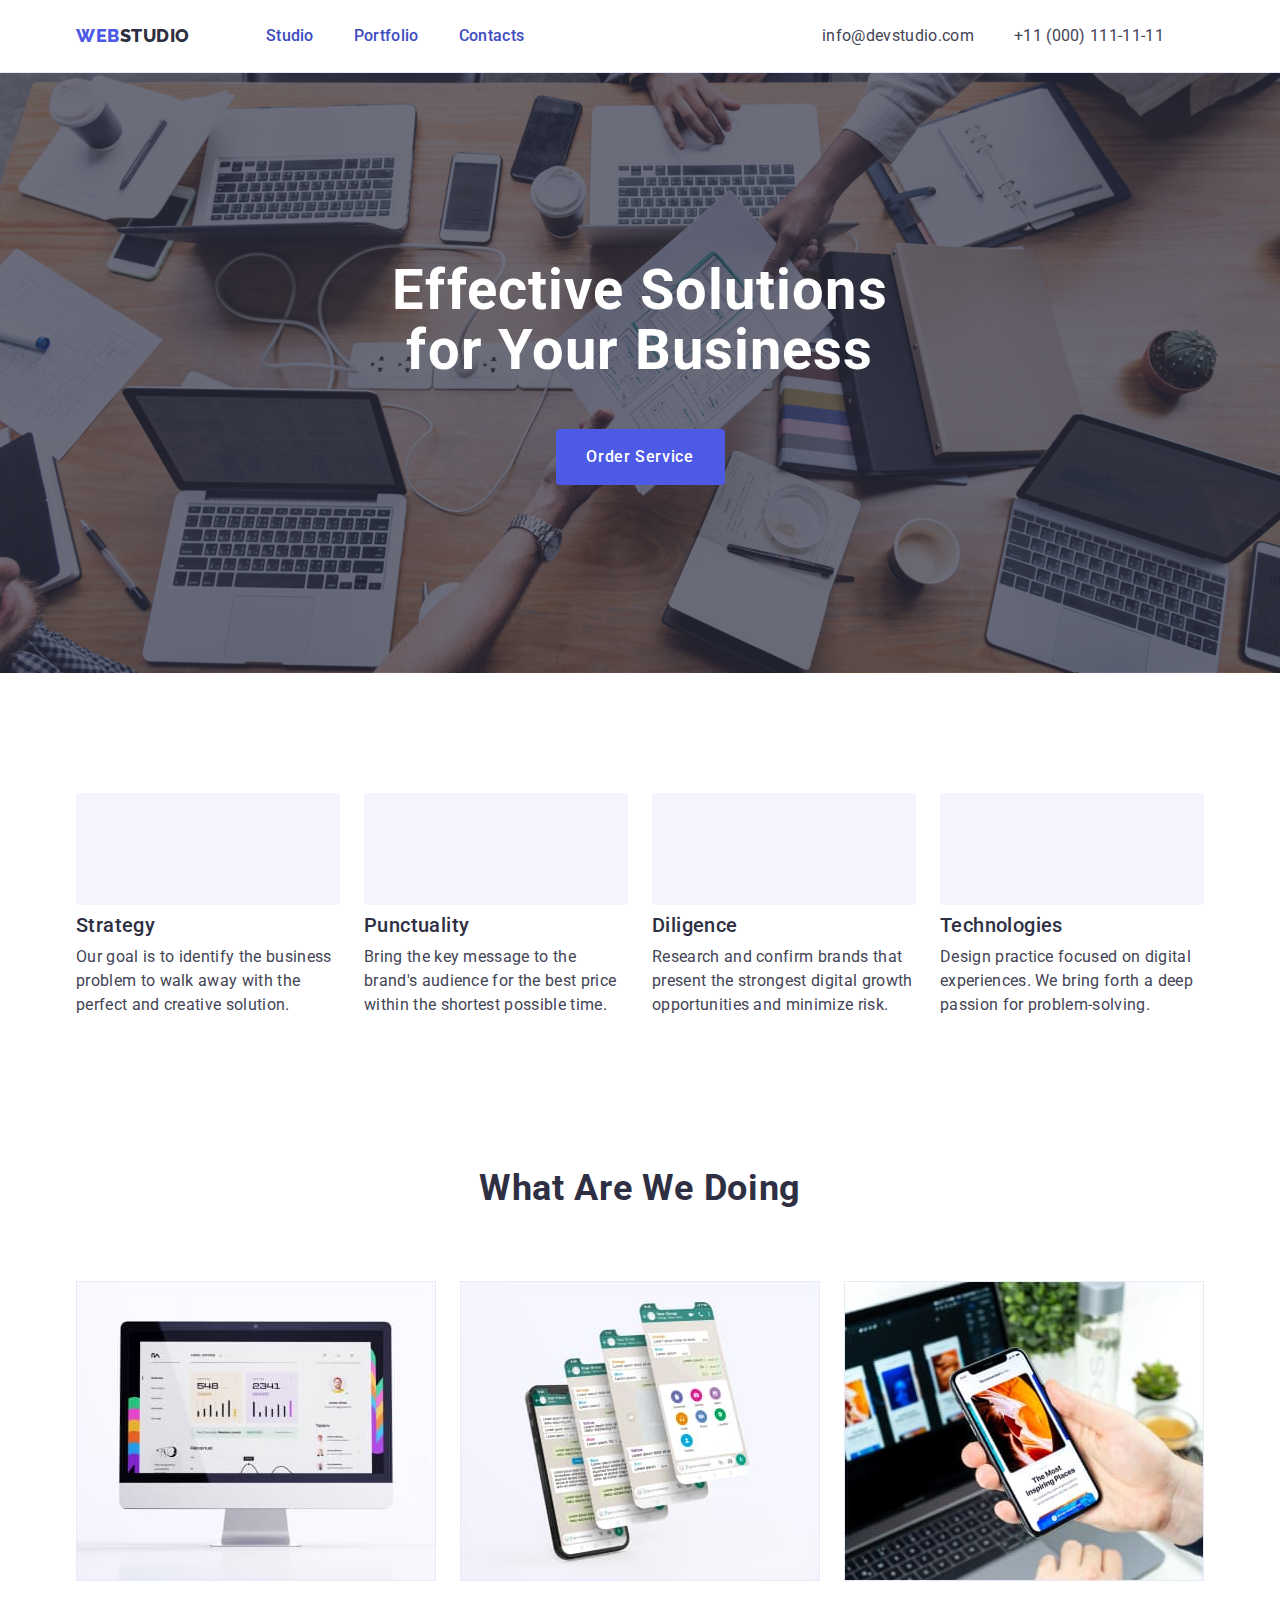
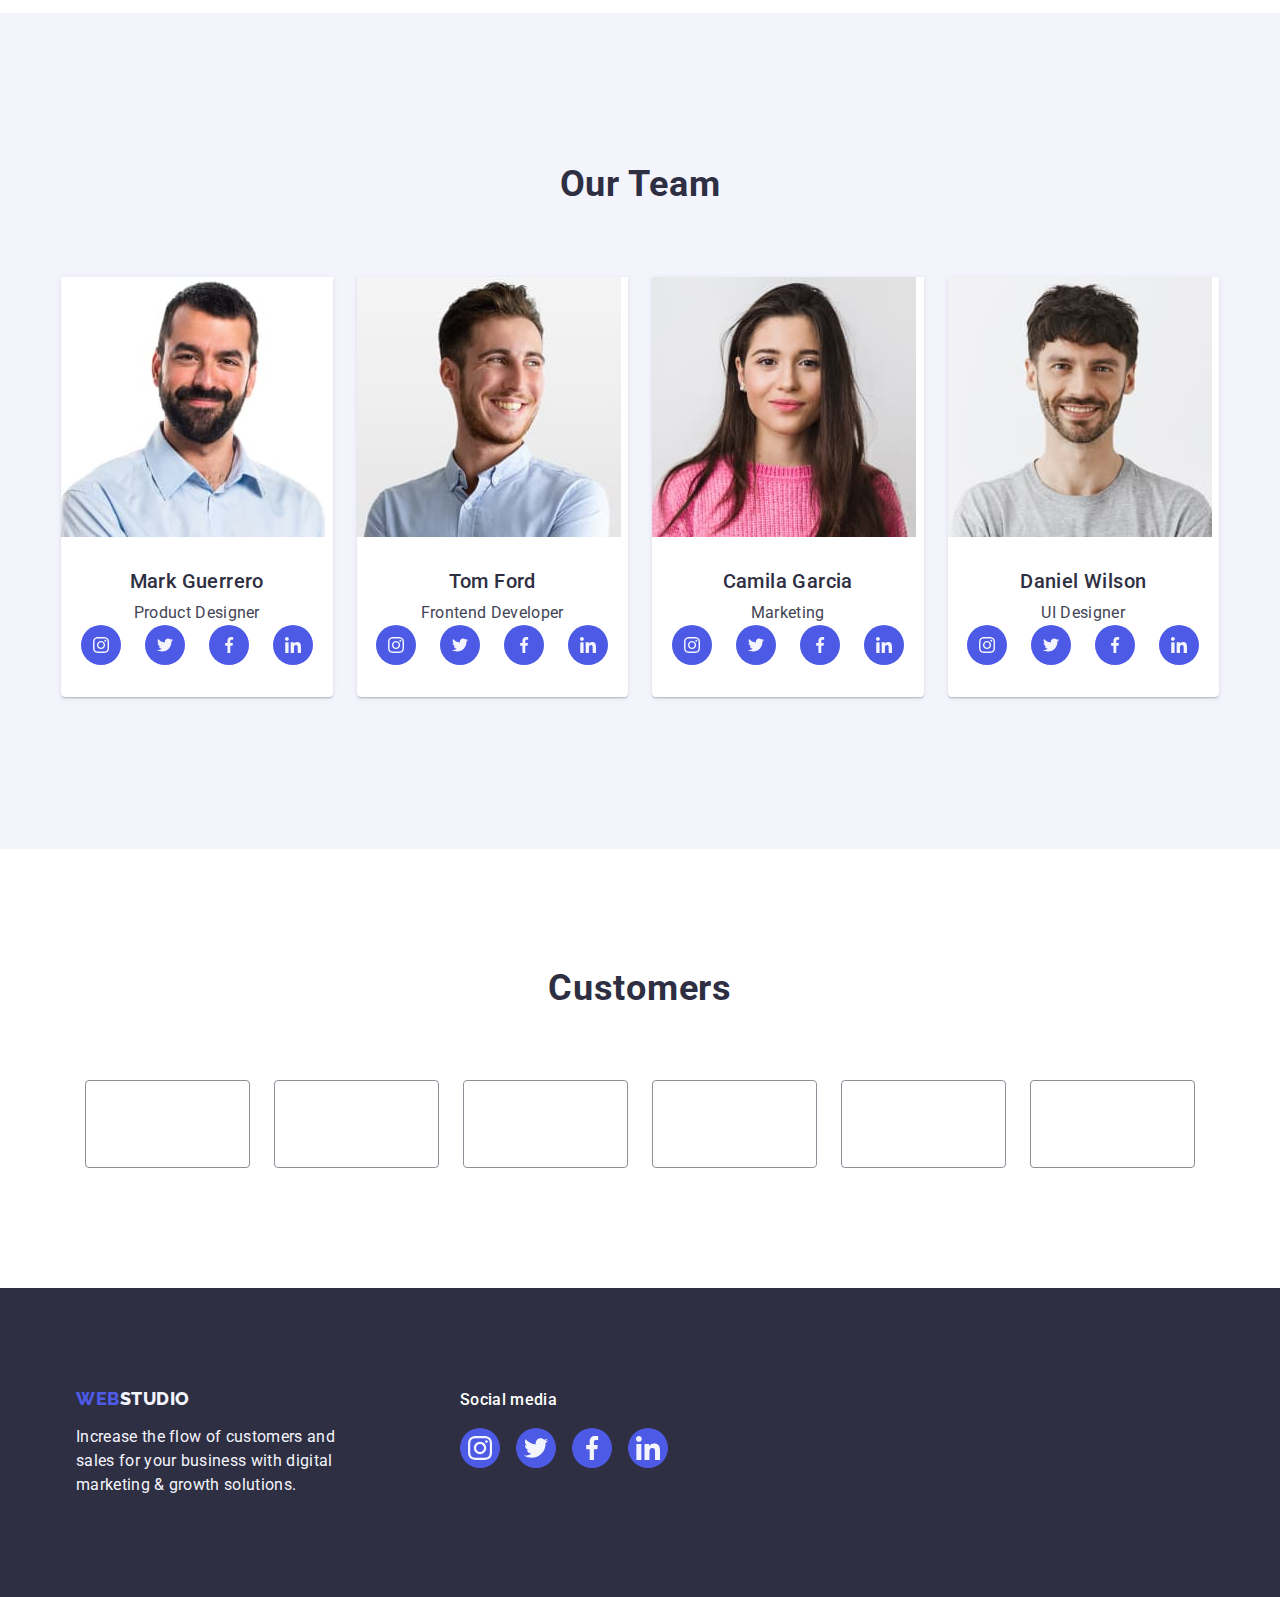
==== commit 445fcf31: "Add files via upload" ====
--- a/index.html
+++ b/index.html
@@ -53,7 +53,7 @@
     <section class="section-one">
       <div class="hero-container container">
         <h1 class="main-title">Effective Solutions for Your Business</h1>
-        <button data-model-open="" class="hero-button" type="button">Order Service</button>
+        <button data-model-open class="hero-button" type="button">Order Service</button>
       </div>
     </section>
 
@@ -415,6 +415,22 @@
     </div>
   </footer>
 
+
+<div data-model-open class="modal-blank is-hidden">
+
+
+<div class="modal-blank-open">
+
+
+
+
+
+
+
+</div>
+
+
+</div>
   <script src="./js/modal.js"></script>
 </body>
 
--- a/css/style.css
+++ b/css/style.css
@@ -114,7 +114,7 @@
 
 .menu-nav-item {
   display: block;
-  color: #2e2f42;
+  color: #404bbf;
   transition: color 250ms cubic-bezier(0.4, 0, 0.2, 1);
   position: relative;
   padding: 24px 0;
@@ -508,7 +508,7 @@
 .portfolio-menu-nav-item {
   position: relative;
   transition: color 250ms cubic-bezier(0.4, 0, 0.2, 1);
-  color: #2e2f42;
+  color: #404bbf;
   padding: 24px 0;
 }
 
@@ -868,4 +868,37 @@
 .footer-social-media-item {
   width: 40px;
   height: 40px;
+}
+
+
+/*  JS   */
+
+.modal-blank {
+  position: fixed;
+  top: 0;
+  left: 0;
+  width: 100%;
+  height: 100%;
+  background-color: rgba(46, 47, 66, 0.4);
+  transition: opacity 250ms cubic-bezier(0.4, 0, 0.2, 1), visibility 250ms cubic-bezier(0.4, 0, 0.2, 1);
+}
+
+.is-hidden {
+  opacity: 0;
+  visibility: hidden;
+  pointer-events:
+}
+
+.modal-blank-open {
+  position: absolute;
+  top: 50%;
+  left: 50%;
+  transform: translate(-50%, -50%) scale(1);
+  background: #fcfcfc;
+  box-shadow: 0px 1px 1px rgba(0, 0, 0, 0.14), 0px 1px 3px rgba(0, 0, 0, 0.12), 0px 2px 1px rgba(0, 0, 0, 0.2);
+  border-radius: 4px;
+  transition: transform 250ms cubic-bezier(0.4, 0, 0.2, 1);
+  min-height: 584px;
+  width: 408px;
+
 }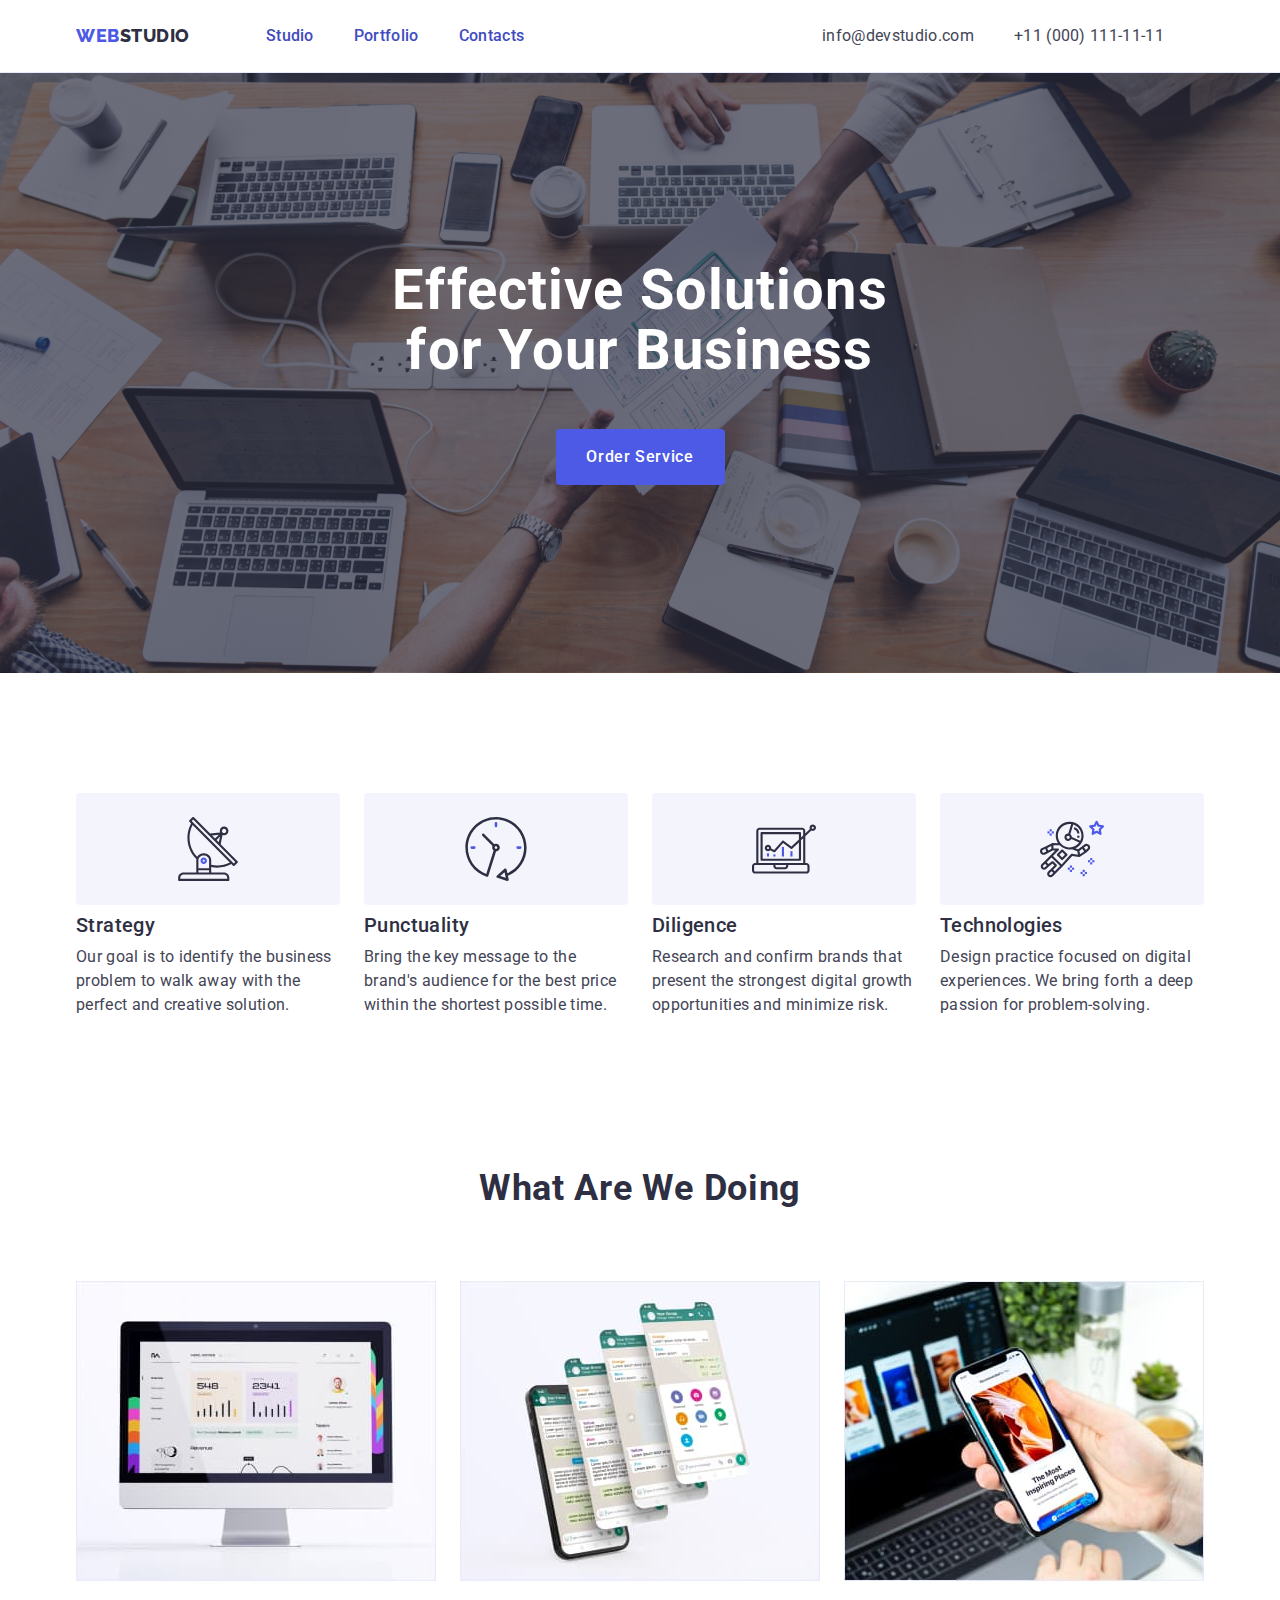
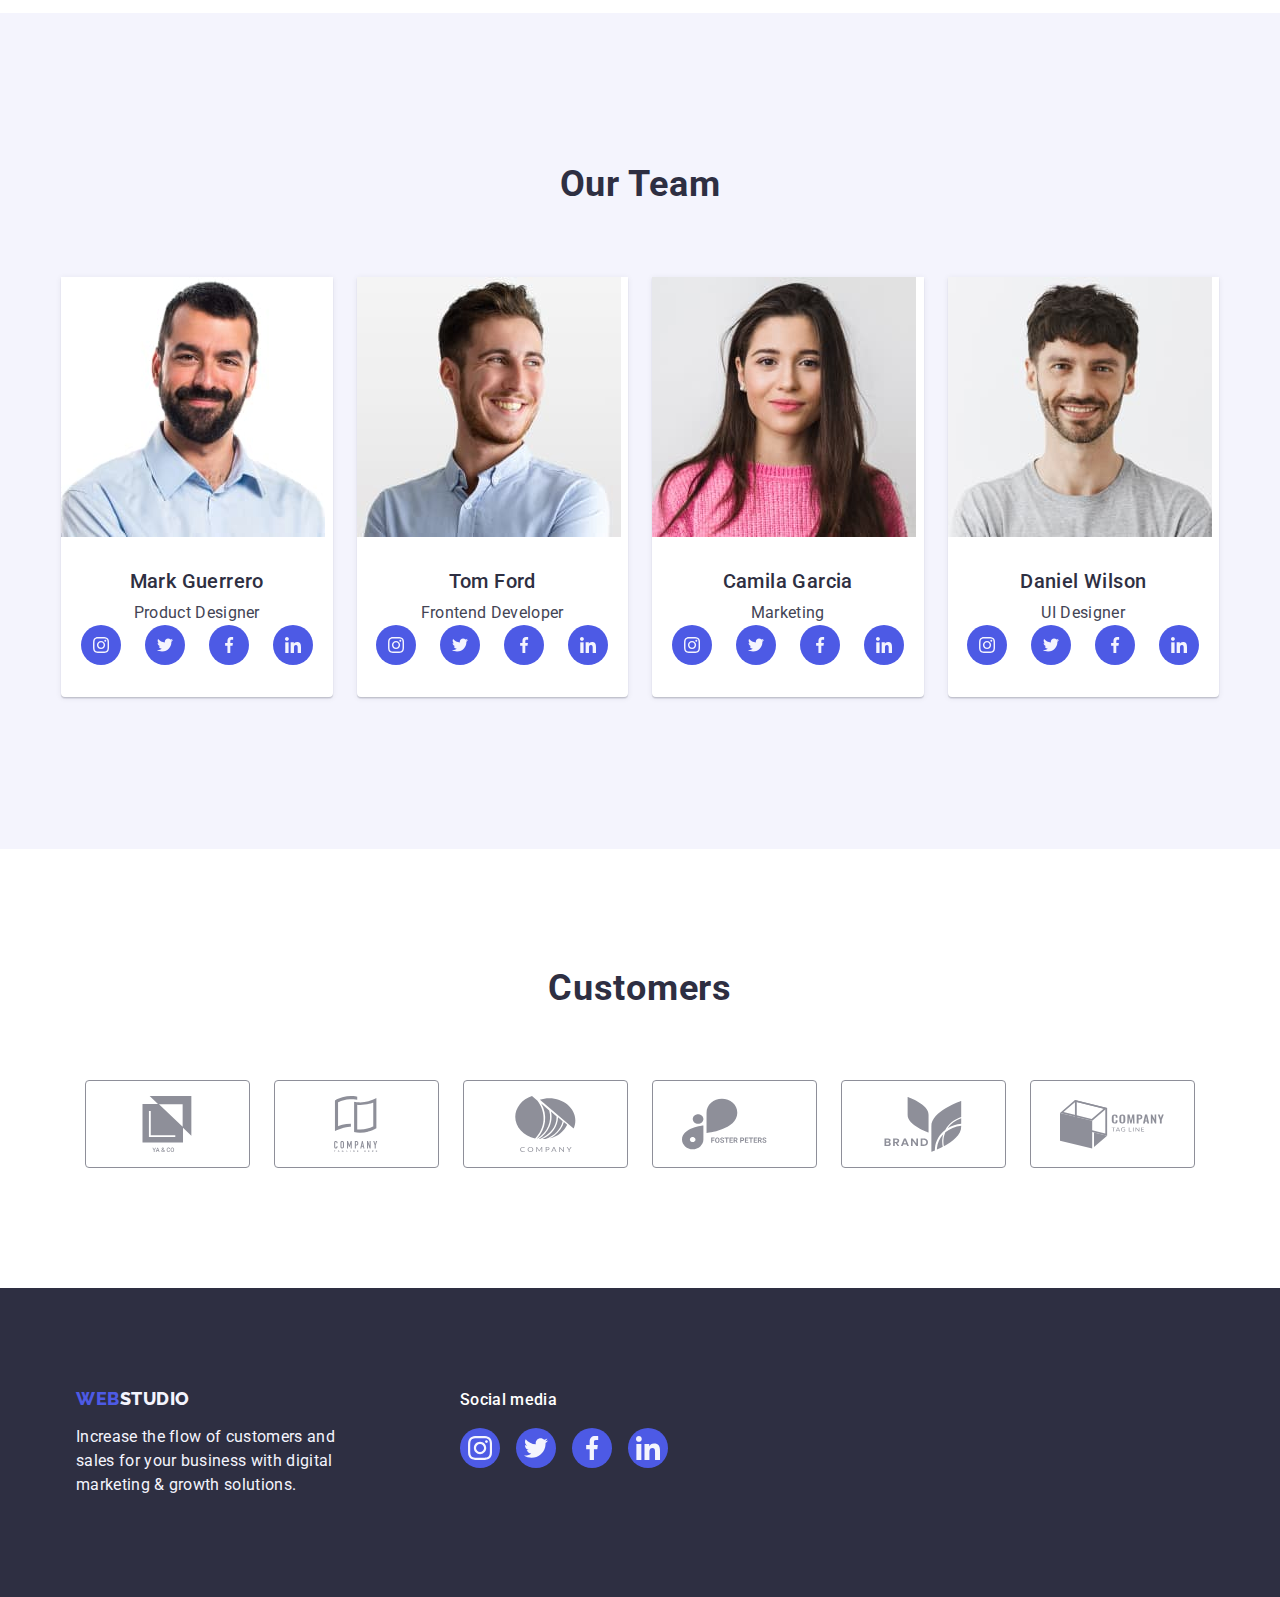
==== commit d417e99d: "Add files via upload" ====
--- a/index.html
+++ b/index.html
@@ -53,7 +53,7 @@
     <section class="section-one">
       <div class="hero-container container">
         <h1 class="main-title">Effective Solutions for Your Business</h1>
-        <button data-model-open class="hero-button" type="button">Order Service</button>
+        <button class="hero-button" type="button" data-modal-open>Order Service</button>
       </div>
     </section>
 
@@ -416,12 +416,13 @@
   </footer>
 
 
-<div data-model-open class="modal-blank is-hidden">
-
-
+<div class="modal-blank is-hidden" data-modal>
 <div class="modal-blank-open">
-
-
+<button class="modal-close-bth" type="button" data-modal-close>
+<svg class="svg-modal-close" width="8" height="8">
+<use href="./images/icons.svg#icon-close-modal"></use>
+</svg>
+</button>
 
 
 
--- a/css/style.css
+++ b/css/style.css
@@ -886,7 +886,7 @@
 .is-hidden {
   opacity: 0;
   visibility: hidden;
-  pointer-events:
+  pointer-events:none;
 }
 
 .modal-blank-open {
@@ -901,4 +901,36 @@
   min-height: 584px;
   width: 408px;
 
+}
+
+.modal-close-btn{
+  display: flex;
+  align-items: center;
+  justify-content: center;
+  background-color: #e7e9fc;
+  border: 1px solid rgba(0, 0, 0, 0.1);
+  position: absolute;
+  top: 24px;
+  padding: 0;
+  border-radius: 50%;
+  right: 24px;
+  height: 24px;
+  width: 24px;
+  cursor: pointer;
+  transition: background-color 250ms cubic-bezier(0.4, 0, 0.2, 1), border 250ms cubic-bezier(0.4, 0, 0.2, 1);
+  }
+
+  .button-modal-close:hover{
+    background-color:#404bbf;
+    border: none;
+    }
+
+    .button-modal-close:focus{
+      background-color:#404bbf;
+      border: none;
+      }
+
+.svg-modal-close{
+  transition: fill 250ms cubic-bezier(0.4, 0, 0.2, 1);
+
 }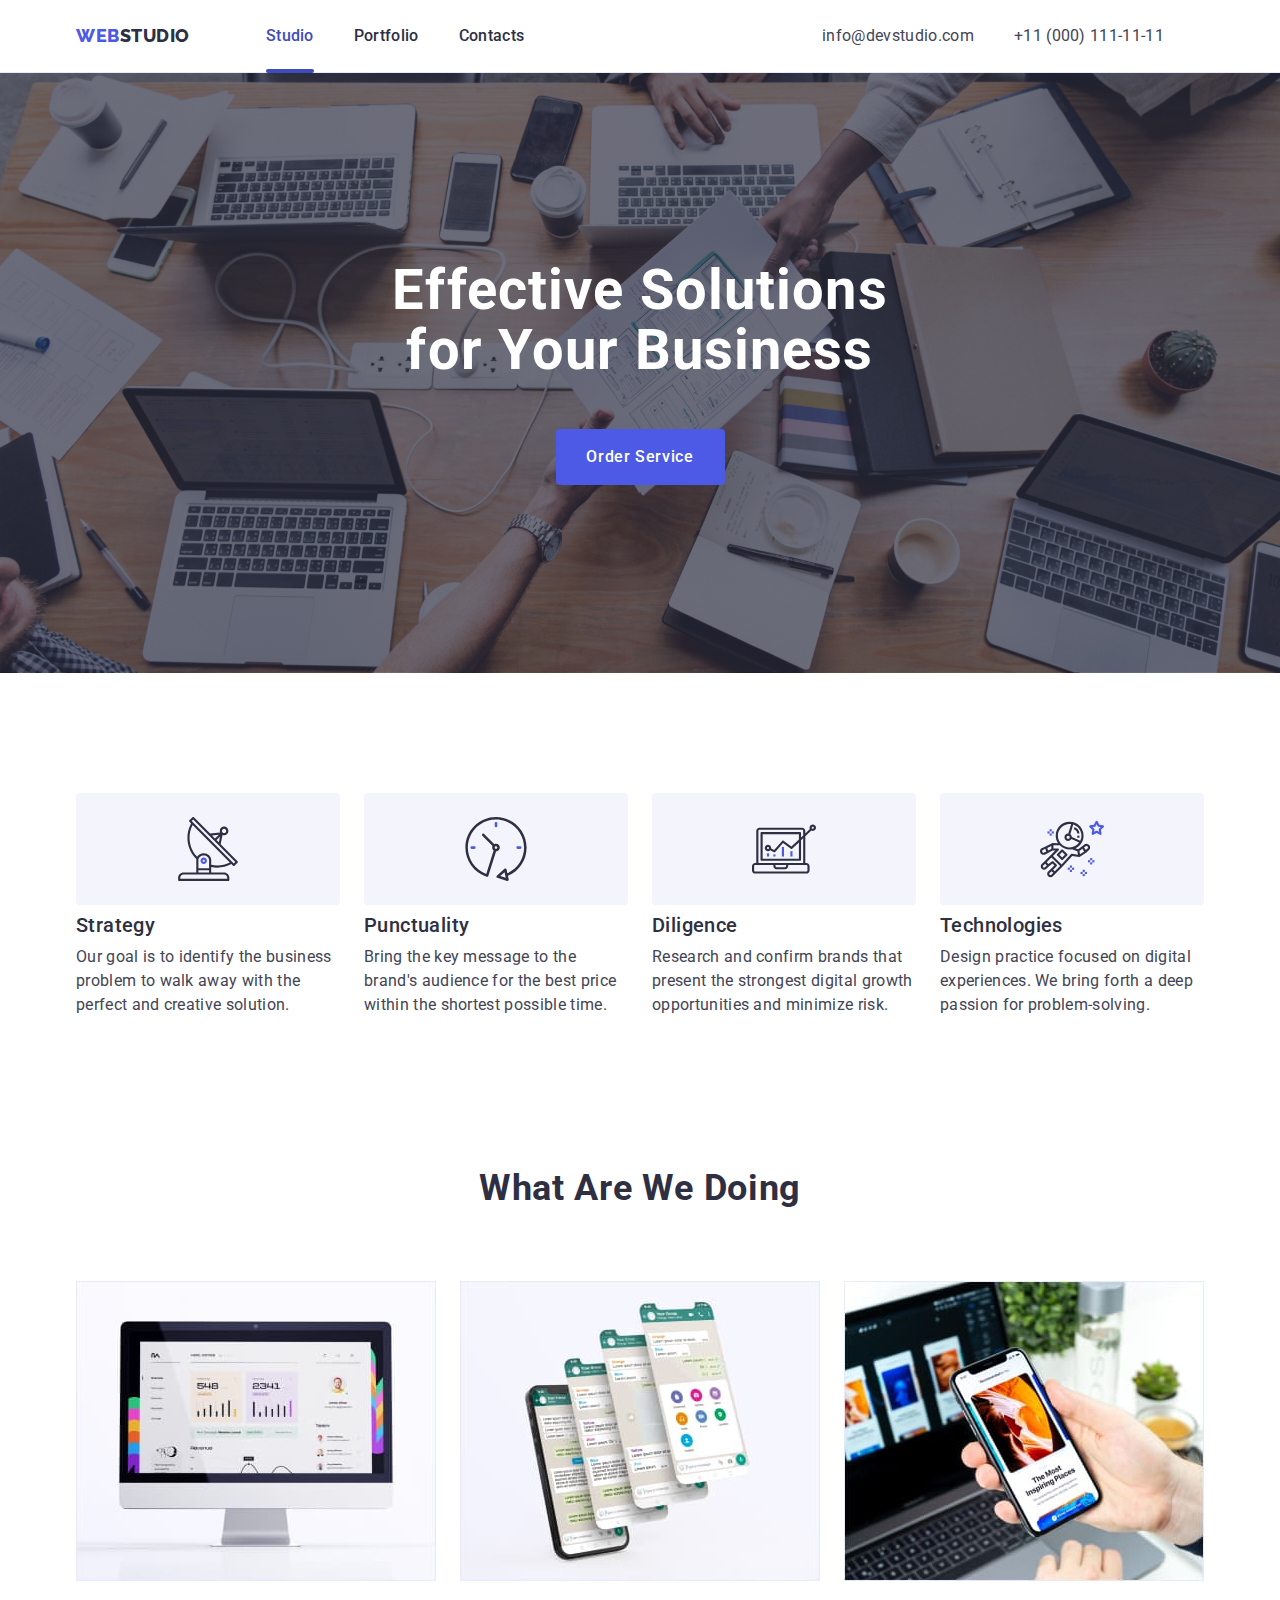
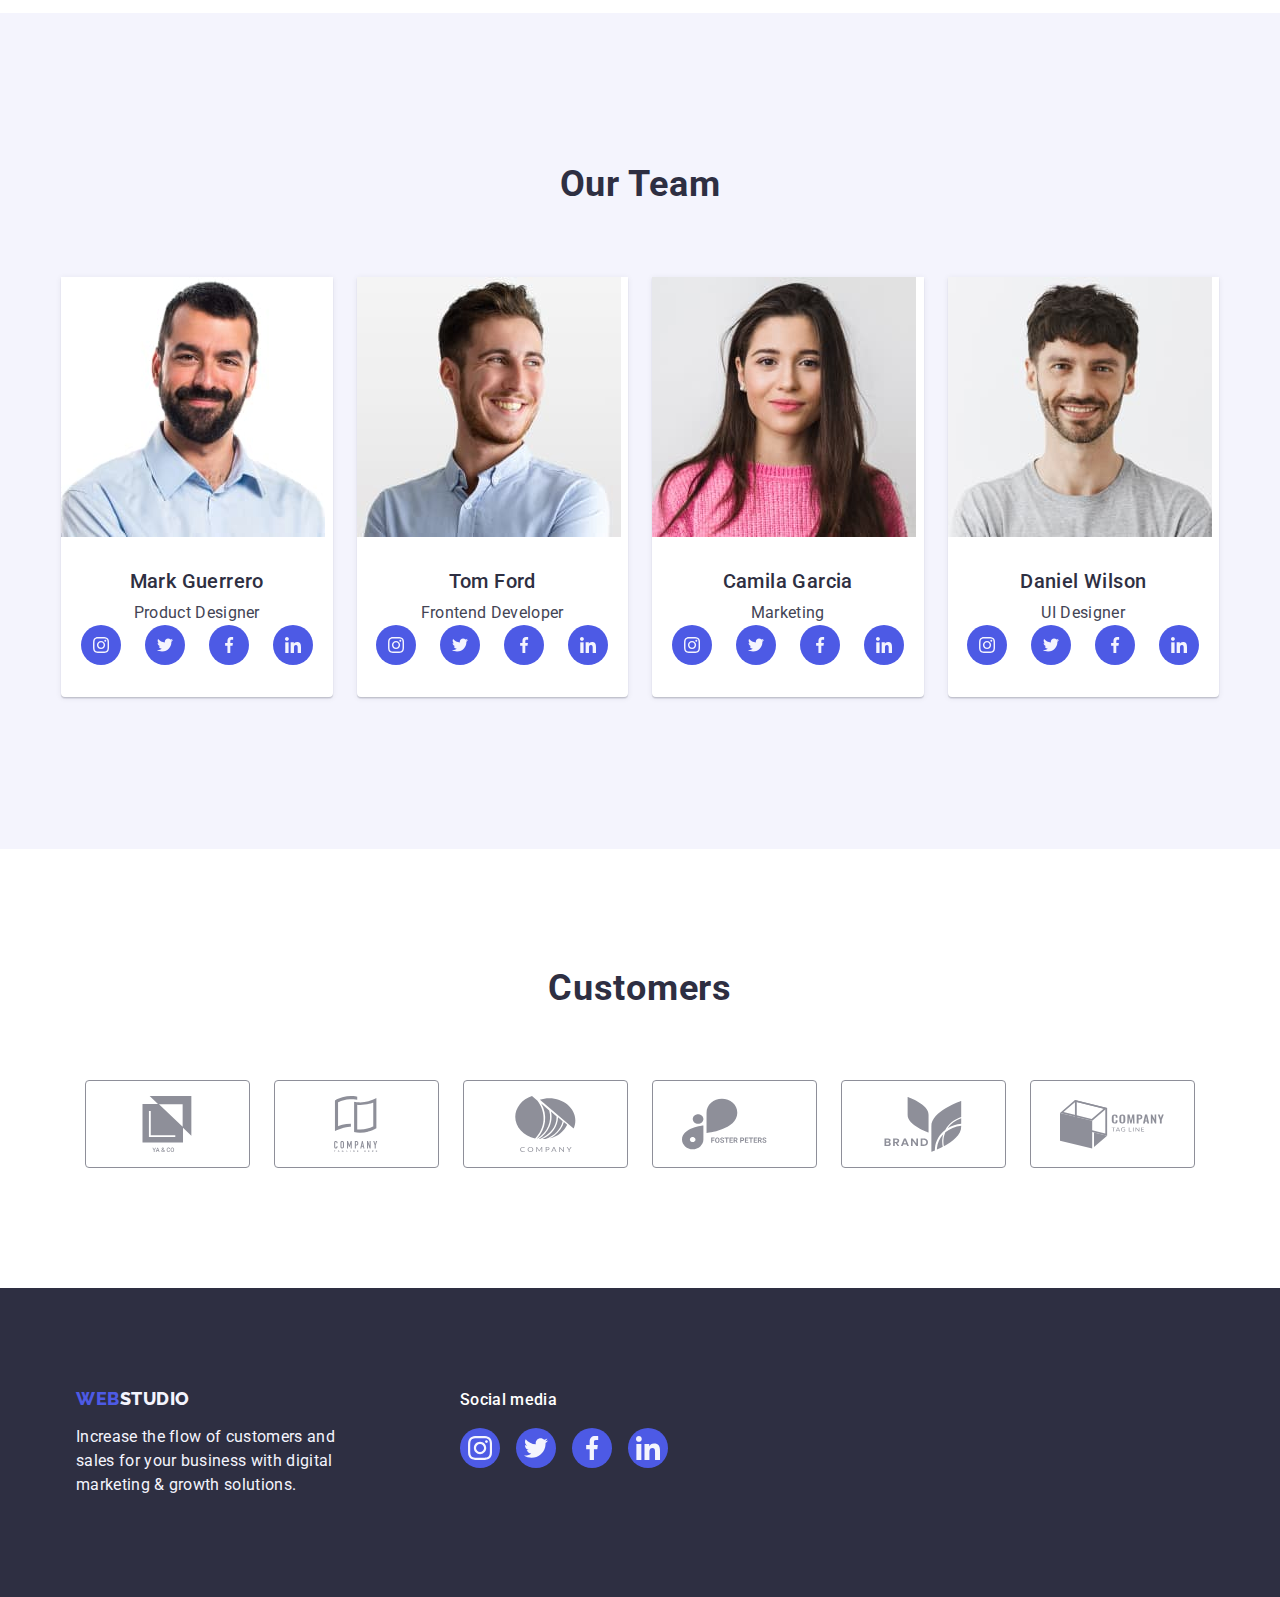
==== commit fa8805ba: "Add files via upload" ====
--- a/index.html
+++ b/index.html
@@ -27,7 +27,7 @@
 
         <ul class="menu-nav list">
           <li>
-            <a class="menu-nav-item link" href="./index.html">Studio</a>
+            <a class="menu-studio link" href="./index.html">Studio</a>
           </li>
           <li>
             <a class="menu-nav-item link" href="./portfolio.html">Portfolio</a>
@@ -418,7 +418,7 @@
 
 <div class="modal-blank is-hidden" data-modal>
 <div class="modal-blank-open">
-<button class="modal-close-bth" type="button" data-modal-close>
+<button class="modal-close-btn" type="button" data-modal-close>
 <svg class="svg-modal-close" width="8" height="8">
 <use href="./images/icons.svg#icon-close-modal"></use>
 </svg>
--- a/css/style.css
+++ b/css/style.css
@@ -112,7 +112,8 @@
   gap: 40px;
 }
 
-.menu-nav-item {
+
+.menu-studio{
   display: block;
   color: #404bbf;
   transition: color 250ms cubic-bezier(0.4, 0, 0.2, 1);
@@ -120,6 +121,14 @@
   padding: 24px 0;
 }
 
+.menu-nav-item {
+  display: block;
+  color: #2e2f42;
+  transition: color 250ms cubic-bezier(0.4, 0, 0.2, 1);
+  position: relative;
+  padding: 24px 0;
+}
+
 .menu-nav-item:hover {
   color: #404bbf;
 }
@@ -129,7 +138,7 @@
 }
 
 
-.menu-nav-item::after {
+.menu-studio::after {
   border-radius: 2px;
   content: '';
   position: absolute;
@@ -138,10 +147,10 @@
   height: 4px;
   display: block;
   background-color: #404BBF;
-  opacity: 0;
-}
-
-.menu-nav-item::after:hover {
+
+}
+
+.menu-studio::after::after:hover {
   content: '';
   position: absolute;
   bottom: -1px;
@@ -495,6 +504,13 @@
   align-items: center;
 }
 
+.menu-portfolio{
+  position: relative;
+  transition: color 250ms cubic-bezier(0.4, 0, 0.2, 1);
+  color: #404bbf;
+  padding: 24px 0;
+}
+
 .portfolio-menu-nav {
   font-weight: 500;
   font-size: 16px;
@@ -508,7 +524,7 @@
 .portfolio-menu-nav-item {
   position: relative;
   transition: color 250ms cubic-bezier(0.4, 0, 0.2, 1);
-  color: #404bbf;
+  color: #2e2f42;
   padding: 24px 0;
 }
 
@@ -518,8 +534,7 @@
 
 
 
-.portfolio-menu-nav-item::after {
-  left: 0;
+.menu-portfolio::after {
   border-radius: 2px;
   content: '';
   position: absolute;
@@ -528,7 +543,6 @@
   height: 4px;
   display: block;
   background-color: #404BBF;
-  opacity: 0;
 }
 
 .portfolio-menu-nav-item::after:hover {
@@ -674,17 +688,19 @@
   height: 100%;
   width: 100%;
   transform: translateY(100%);
-  transform 250ms cubic-bezier(0.4, 0, 0.2, 1);
-}
-
+}
+
+
+
+.foto-item-portfolio:focus .foto-item-portfolio-text {
+  transform: translateY(0%);
+} 
 
 .foto-item-portfolio:hover .foto-item-portfolio-text {
   transform: translateY(0%);
-}
-
-.foto-item-portfolio:focus .foto-item-portfolio-text {
-  transform: translateY(0%);
-}
+}  
+
+
 
 .socials {
   display: flex;
@@ -886,7 +902,7 @@
 .is-hidden {
   opacity: 0;
   visibility: hidden;
-  pointer-events:none;
+  pointer-events: none;
 }
 
 .modal-blank-open {
@@ -903,7 +919,7 @@
 
 }
 
-.modal-close-btn{
+.modal-close-btn {
   display: flex;
   align-items: center;
   justify-content: center;
@@ -918,19 +934,90 @@
   width: 24px;
   cursor: pointer;
   transition: background-color 250ms cubic-bezier(0.4, 0, 0.2, 1), border 250ms cubic-bezier(0.4, 0, 0.2, 1);
-  }
-
-  .button-modal-close:hover{
-    background-color:#404bbf;
-    border: none;
-    }
-
-    .button-modal-close:focus{
-      background-color:#404bbf;
-      border: none;
-      }
-
-.svg-modal-close{
+}
+
+.modal-close-btn:hover {
+  background-color: #404bbf;
+  border: none;
+}
+
+.modal-close-btn:focus {
+  background-color: #404bbf;
+  border: none;
+}
+
+.svg-modal-close {
   transition: fill 250ms cubic-bezier(0.4, 0, 0.2, 1);
 
+}
+
+
+.modal-close-btn:hover .svg-modal-close {
+  fill: #ffffff;
+}
+
+.modal-close-btn:focus .svg-modal-close {
+  fill: #ffffff;
+}
+
+/* SUBSCRIBE */
+
+.subscribe-title {
+  font-family: 'Roboto';
+  font-style: normal;
+  font-weight: 500;
+  font-size: 16px;
+  line-height: 24px;
+  letter-spacing: 0.02em;
+  color: #FFFFFF;
+}
+
+
+.subscribe-div {
+  flex-direction: column;
+  gap: 192px;
+  align-items: baseline;
+  display: flex;
+}
+
+
+.subscribe-button {
+  position: absolute;
+  width: 165px;
+  height: 40px;
+  background: #4D5AE5;
+  border-radius: 4px;
+}
+
+.telegram-button-text {
+  position: relative;
+  padding-left:24px ;
+  padding-top: 8px;
+  width: 77px;
+  height: 24px;
+  font-family: 'Roboto';
+  font-style: normal;
+  font-weight: 500;
+  font-size: 16px;
+  line-height: 24px;
+  display: flex;
+  align-items: center;
+  text-align: center;
+  letter-spacing: 0.04em;
+  color: #FFFFFF;
+}
+
+.telegram-icon{
+  position: relative;
+  margin-left: 117px;
+  margin-top: 8px;
+
+
+}
+
+.form-subscribe{
+  box-sizing: border-box;
+  border: 1px solid #FFFFFF;
+filter: drop-shadow(0px 4px 4px rgba(0, 0, 0, 0.15));
+border-radius: 4px;
 }